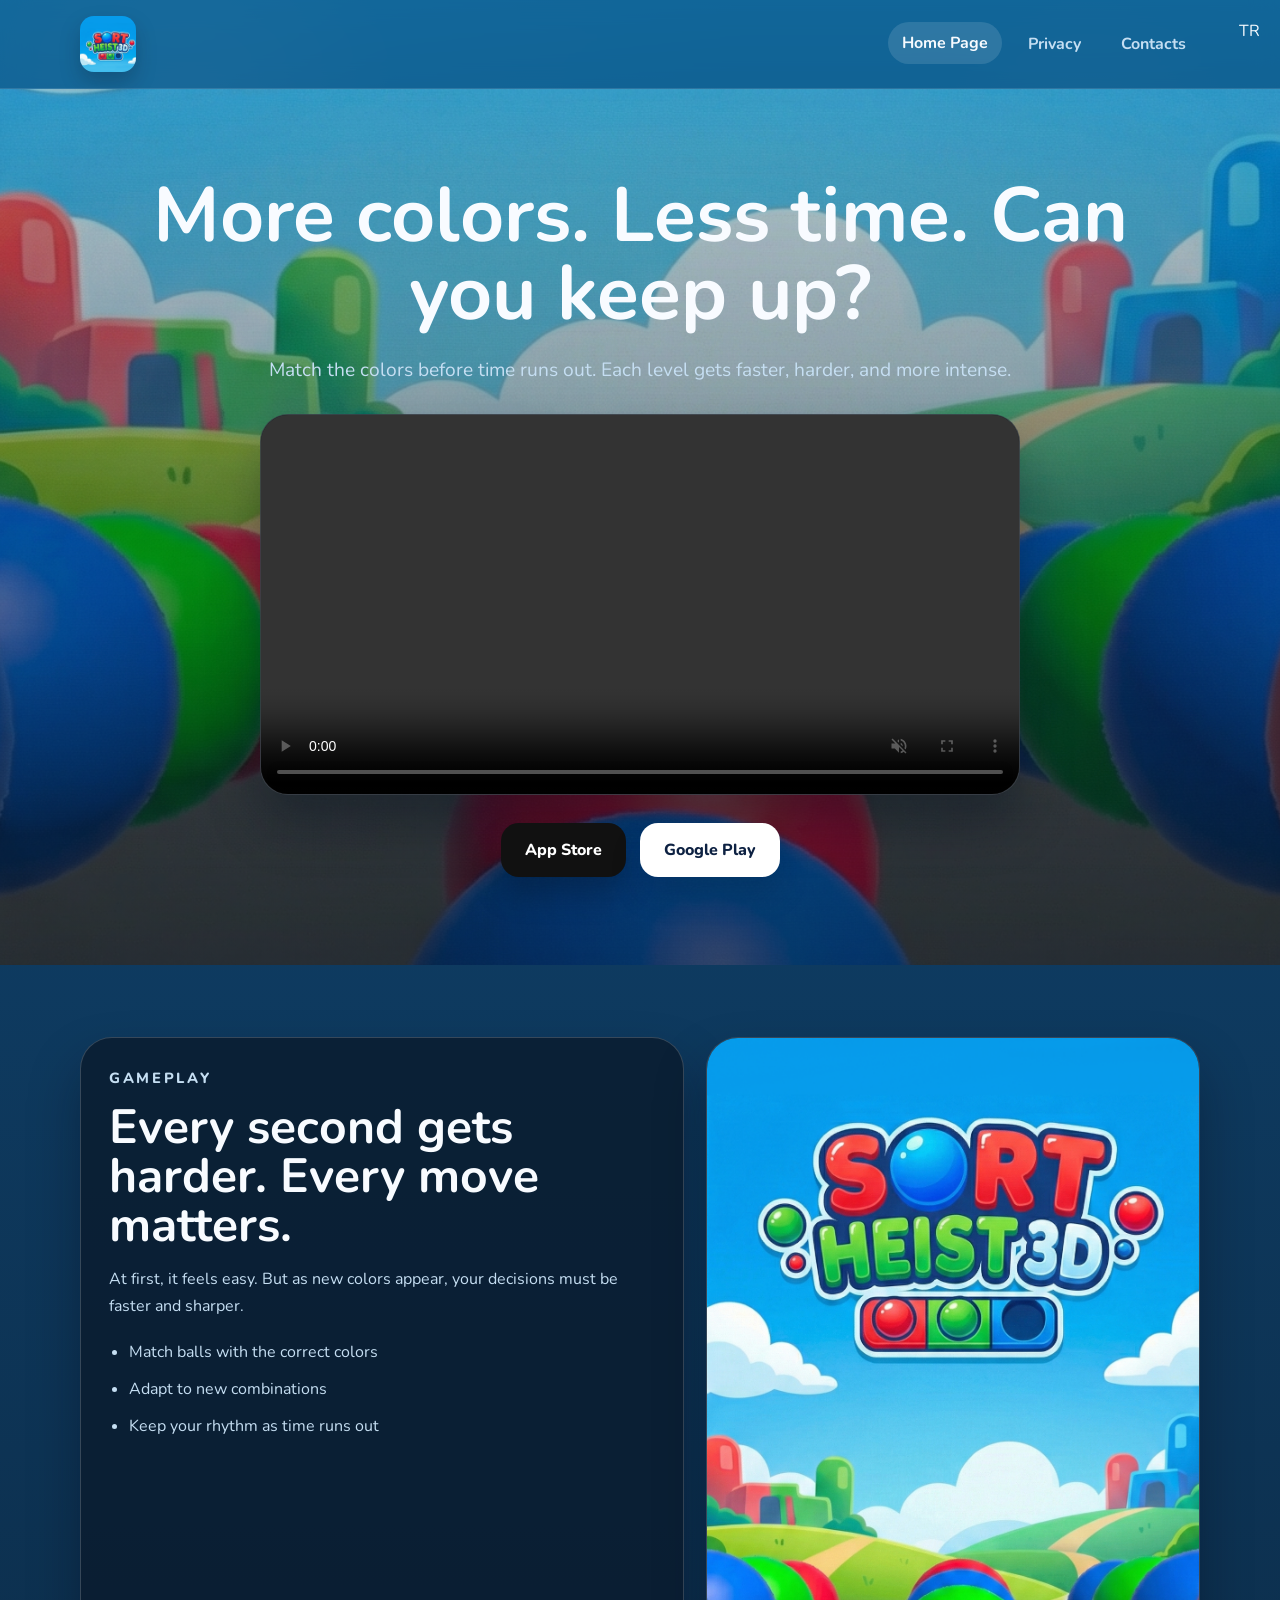
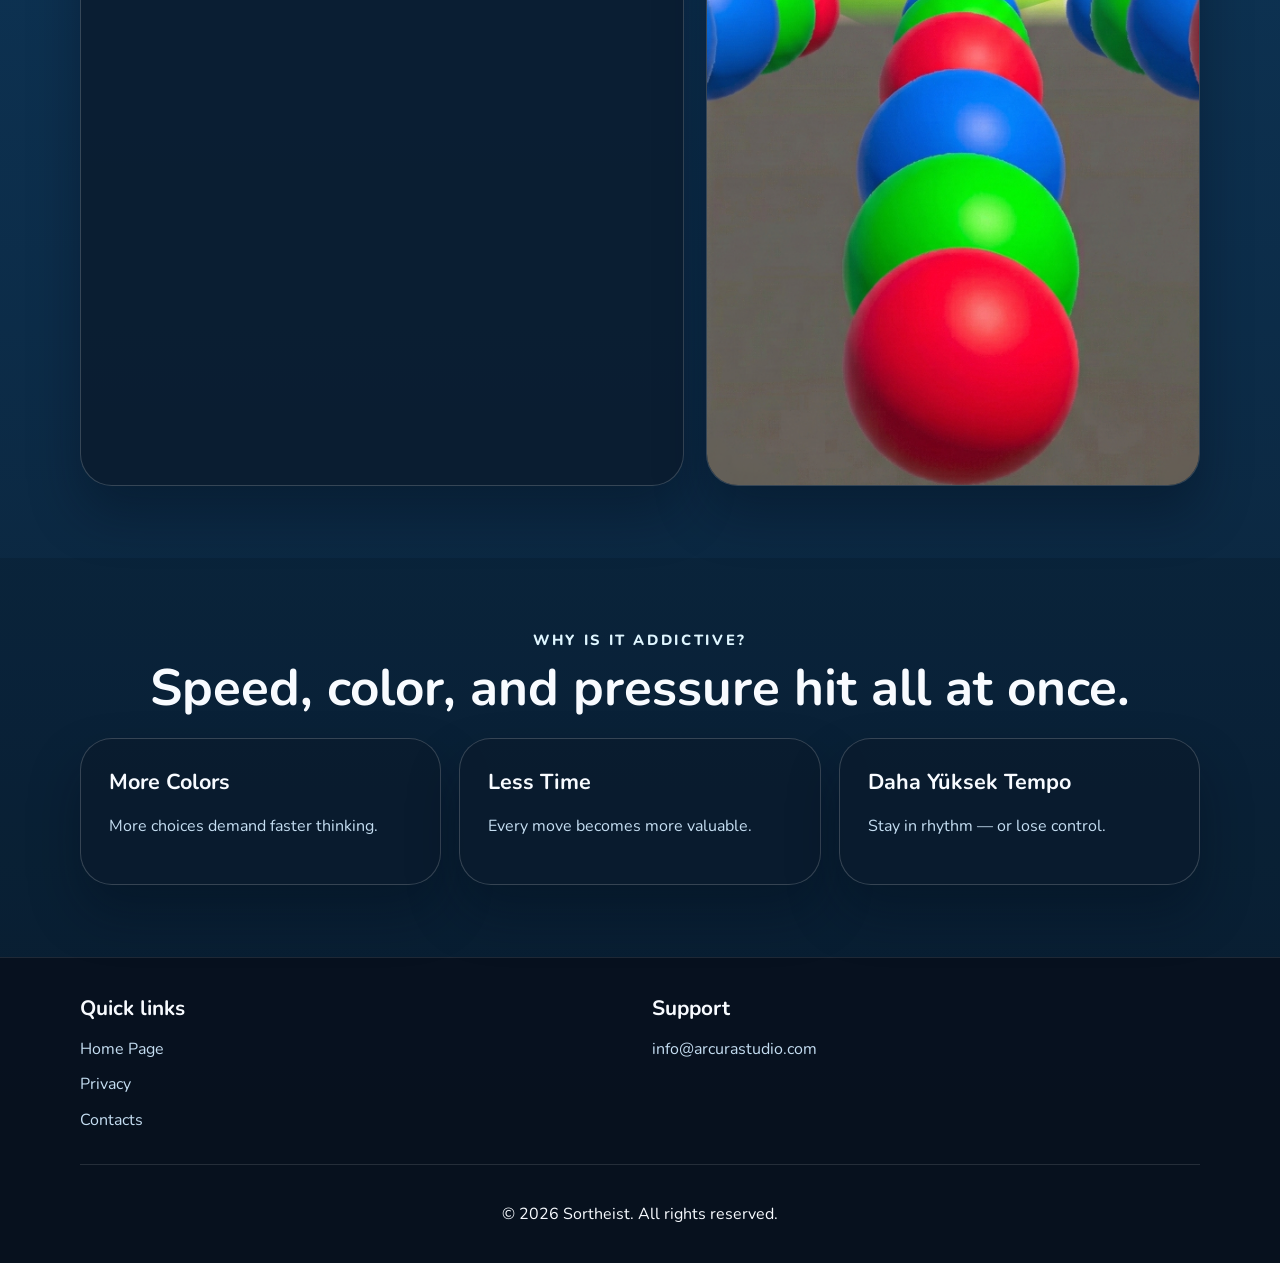
==== index.html @ 6cddc2a8 "Update index.html" ====
<!DOCTYPE html>
<html lang="tr">
<head>
  <meta charset="UTF-8">
  <meta name="viewport" content="width=device-width, initial-scale=1.0">
  <title>Sort Heist 3D | Sortheist Games</title>
  <meta
    name="description"
    content="Sort Heist 3D icin resmi oyun tanitimi, store baglantilari ve destek sayfalari."
  >
  <meta name="theme-color" content="#1293d8">
  <link rel="icon" type="image/png" href="assets/icon2014.png">
  <link rel="preconnect" href="https://fonts.googleapis.com">
  <link rel="preconnect" href="https://fonts.gstatic.com" crossorigin>
  <link
    href="https://fonts.googleapis.com/css2?family=Nunito:wght@400;600;700;800&display=swap"
    rel="stylesheet"
  >
  <link rel="stylesheet" href="style.css">
</head>
<body>
  <div class="site-bg"></div>
  <header class="site-header">
    <div class="container nav-shell">
      <div style="position:absolute; right:20px; top:20px;">
        <a href="/tr/">TR</a>
      </div>
      <a class="brand" href="index.html" aria-label="Sortheist Games Home Page">
        <img src="assets/icon2014.png" alt="Sortheist Games logo">
      </a>

      <button class="menu-toggle" type="button" aria-expanded="false" aria-controls="site-nav">
        Menu
      </button>

      <nav class="site-nav" id="site-nav">
        <a class="is-active" href="index.html">Home Page</a>
        <a href="privacy.html">Privacy</a>
    <!--    <a href="security.html">Security</a> -->
        <a href="contacts.html">Contacts</a>
      </nav>
    </div>
  </header>

  <main>
    <section class="hero hero-home">
      <div class="hero-backdrop"></div>
      <div class="container hero-content">
        <h1>More colors. Less time. Can you keep up?</h1>
        <p class="hero-copy">
          Match the colors before time runs out.
          Each level gets faster, harder, and more intense.
        </p>
        <div class="hero-media">
          <video
            class="hero-video"
            src="assets/sortheist3d.mp4"
            autoplay
            muted
            loop
            playsinline
            controls
            preload="metadata"
          ></video>
        </div>
        <div class="hero-actions">
          <a class="button button-dark" href="https://apps.apple.com" target="_blank" rel="noreferrer">App Store</a>
          <a class="button button-light" href="https://play.google.com/store" target="_blank" rel="noreferrer">Google Play</a>
        </div>
      </div>
    </section>

    <section class="section">
      <div class="container info-grid" id="oyun">
        <article class="card card-feature">        
          <p class="eyebrow">Gameplay</p>
          <h2>
            Every second gets harder. Every move matters.
          </h2>
          <p>
            At first, it feels easy.
            But as new colors appear, your decisions must be faster and sharper.
          </p>
          <ul class="bullet-list">
            <li>⁠Match balls with the correct colors</li>
            <li>⁠Adapt to new combinations</li>
            <li>⁠Keep your rhythm as time runs out</li>
          </ul>
        </article>

        <article class="card card-image">
          <img src="assets/mainmenu.png" alt="Sort Heist 3D ana menu gorseli">
        </article>
      </div>
    </section>

    <section class="section section-soft">
      <div class="container">
        <div class="section-heading">
          <p class="eyebrow">WHY IS IT ADDICTIVE?</p>
          <h2>Speed, color, and pressure hit all at once.
</h2>
        </div>

        <div class="three-up">
          <article class="card mini-card">
            <h3>More Colors</h3>
            <p>More choices demand faster thinking.

            </p>
          </article>
          <article class="card mini-card">
            <h3>Less Time</h3>
            <p>Every move becomes more valuable.

            </p>
          </article>
          <article class="card mini-card">
            <h3>Daha Yüksek Tempo</h3>
            <p>Stay in rhythm — or lose control.


            </p>
          </article>
        </div>
      </div>
    </section>
  </main>

  <footer class="site-footer">
    <div class="container footer-grid">
      <div>
        <h3>Quick links</h3>
        <a href="index.html">Home Page</a>
        <a href="privacy.html">Privacy</a>
     <!--   <a href="security.html">Security</a> -->
        <a href="contacts.html">Contacts</a>
      </div>

      <div>
        <h3>Support</h3>
        <a href="mailto:info@arcurastudio.com">info@arcurastudio.com</a>
      </div>
    </div>

    <div class="container footer-bottom">
      <p>&copy; <span id="year"></span> Sortheist. All rights reserved.</p>
    </div>
  </footer>

  <script src="script.js"></script>
</body>
</html>
---- style.css ----
:root {
  --bg: #0b1f31;
  --bg-deep: #11263a;
  --surface: rgba(10, 28, 46, 0.82);
  --surface-soft: rgba(255, 255, 255, 0.1);
  --line: rgba(255, 255, 255, 0.18);
  --text: #f8fbff;
  --muted: #c5def2;
  --blue: #2fb8ff;
  --blue-strong: #0f8ee0;
  --green: #38dc7a;
  --shadow: 0 28px 50px rgba(4, 12, 25, 0.35);
  --radius-xl: 32px;
  --radius-lg: 24px;
  --radius-md: 18px;
}

* {
  box-sizing: border-box;
}

html {
  scroll-behavior: smooth;
}

body {
  margin: 0;
  color: var(--text);
  background:
    radial-gradient(circle at top left, rgba(47, 184, 255, 0.28), transparent 24%),
    linear-gradient(180deg, #1293d8 0%, #0f416b 18%, #0a1e31 100%);
  font-family: "Nunito", "Segoe UI", sans-serif;
}

img {
  display: block;
  max-width: 100%;
}

a {
  color: inherit;
  text-decoration: none;
}

.site-bg {
  position: fixed;
  inset: 0;
  pointer-events: none;
  background:
    radial-gradient(circle at 15% 12%, rgba(255, 255, 255, 0.14), transparent 16%),
    radial-gradient(circle at 85% 18%, rgba(255, 255, 255, 0.1), transparent 14%);
  opacity: 0.8;
}

.container {
  width: min(1120px, calc(100% - 32px));
  margin: 0 auto;
}

.site-header {
  position: sticky;
  top: 0;
  z-index: 20;
  backdrop-filter: blur(14px);
  background: rgba(18, 87, 132, 0.74);
  border-bottom: 1px solid rgba(255, 255, 255, 0.12);
}

.nav-shell {
  display: flex;
  align-items: center;
  justify-content: space-between;
  gap: 18px;
  min-height: 88px;
}

.brand {
  display: inline-flex;
  align-items: center;
  gap: 14px;
  font-weight: 800;
  font-size: 1.9rem;
}

.brand img {
  width: 56px;
  height: 56px;
  object-fit: cover;
  border-radius: 14px;
  box-shadow: 0 10px 20px rgba(6, 23, 39, 0.25);
}

.site-nav {
  display: flex;
  align-items: center;
  gap: 12px;
}

.site-nav a {
  padding: 10px 14px;
  border-radius: 999px;
  color: var(--muted);
  font-weight: 700;
  transition: background 160ms ease, color 160ms ease, transform 160ms ease;
}

.site-nav a:hover,
.site-nav a.is-active {
  color: var(--text);
  background: rgba(255, 255, 255, 0.12);
  transform: translateY(-1px);
}

.menu-toggle {
  display: none;
  padding: 12px 14px;
  border: 0;
  border-radius: 14px;
  background: rgba(255, 255, 255, 0.12);
  color: var(--text);
  font: inherit;
  font-weight: 800;
}

.hero {
  position: relative;
  overflow: hidden;
}

.hero-home {
  min-height: 76vh;
  display: grid;
  place-items: center;
}

.hero-page {
  min-height: 42vh;
  display: grid;
  place-items: center;
}

.hero-backdrop {
  position: absolute;
  inset: 0;
  background:
    linear-gradient(180deg, rgba(9, 34, 55, 0.24) 0%, rgba(8, 20, 31, 0.68) 100%),
    url("assets/mainmenu.png") center/cover no-repeat;
  filter: saturate(1.05);
  transform: scale(1.02);
}

.hero-page .hero-backdrop {
  opacity: 0.58;
}

.hero-content {
  position: relative;
  z-index: 1;
  padding: 88px 0;
  text-align: center;
}

.hero-content h1,
.section-heading h2,
.card-feature h2,
.studio-copy h2,
.page-copy h2 {
  margin: 0;
  font-size: clamp(2.5rem, 6vw, 4.8rem);
  line-height: 1.02;
}

.hero-copy,
.card p,
.page-copy p,
.footer-grid p,
.footer-grid a,
.bullet-list,
.meta-list {
  color: var(--muted);
  line-height: 1.7;
}

.hero-copy {
  width: min(760px, 100%);
  margin: 20px auto 0;
  font-size: 1.2rem;
}

.hero-media {
  width: min(760px, 100%);
  margin: 28px auto 0;
}

.hero-video {
  display: block;
  width: 100%;
  border: 1px solid var(--line);
  border-radius: 28px;
  background: rgba(5, 12, 22, 0.85);
  box-shadow: var(--shadow);
}

.eyebrow {
  margin: 0 0 12px;
  color: #dff6ff;
  font-size: 0.92rem;
  font-weight: 800;
  letter-spacing: 0.18em;
  text-transform: uppercase;
}

.hero-actions,
.button-row {
  display: flex;
  justify-content: center;
  flex-wrap: wrap;
  gap: 14px;
  margin-top: 28px;
}

.button {
  display: inline-flex;
  align-items: center;
  justify-content: center;
  min-height: 54px;
  padding: 0 24px;
  border-radius: 18px;
  font-weight: 800;
  transition: transform 160ms ease, box-shadow 160ms ease, background 160ms ease;
}

.button:hover,
.text-link:hover {
  transform: translateY(-2px);
}

.button-dark {
  background: #111;
  color: #fff;
  box-shadow: 0 18px 30px rgba(0, 0, 0, 0.24);
}

.button-light {
  background: #fff;
  color: #0d2142;
  box-shadow: 0 18px 30px rgba(6, 25, 42, 0.18);
}

.button-outline {
  background: rgba(255, 255, 255, 0.08);
  border: 1px solid var(--line);
}

.section {
  padding: 72px 0;
}

.section-soft {
  background: rgba(5, 15, 26, 0.18);
}

.section-heading {
  margin-bottom: 24px;
  text-align: center;
}

.section-heading h2 {
  font-size: clamp(2rem, 5vw, 3.2rem);
}

.info-grid,
.promo-grid,
.split-grid,
.contact-grid {
  display: grid;
  gap: 22px;
}

.info-grid {
  grid-template-columns: 1.1fr 0.9fr;
}

.contact-grid {
  grid-template-columns: repeat(3, minmax(0, 1fr));
}

.split-grid {
  grid-template-columns: 0.9fr 1.1fr;
}

.three-up {
  display: grid;
  grid-template-columns: repeat(3, minmax(0, 1fr));
  gap: 18px;
}

.card {
  background: var(--surface);
  border: 1px solid var(--line);
  border-radius: var(--radius-xl);
  box-shadow: var(--shadow);
}

.card-feature,
.mini-card,
.page-copy,
.contact-card {
  padding: 28px;
}

.card-feature h2,
.studio-copy h2,
.page-copy h2 {
  font-size: clamp(2rem, 5vw, 3rem);
  margin-bottom: 16px;
}

.card-image {
  overflow: hidden;
  min-height: 100%;
}

.card-image img {
  width: 100%;
  height: 100%;
  object-fit: cover;
}

.bullet-list,
.meta-list {
  margin: 18px 0 0;
  padding-left: 20px;
}

.bullet-list li + li,
.meta-list li + li {
  margin-top: 10px;
}

.mini-card h3,
.contact-card h3 {
  margin: 0 0 10px;
  font-size: 1.35rem;
}

.studio-card {
  display: grid;
  grid-template-columns: 1fr auto;
  gap: 20px;
  align-items: center;
  padding: 28px;
}

.studio-logo img {
  width: 180px;
  border-radius: 28px;
  box-shadow: 0 22px 34px rgba(2, 12, 22, 0.28);
}

.text-link {
  display: inline-flex;
  margin-top: 18px;
  color: #fff;
  font-weight: 800;
}

.page-stack {
  display: grid;
  gap: 20px;
}

.site-footer {
  padding: 36px 0 22px;
  background: rgba(7, 15, 28, 0.88);
  border-top: 1px solid rgba(255, 255, 255, 0.1);
}

.footer-grid {
  display: grid;
  grid-template-columns: 1fr 1fr;
  gap: 24px;
}

.footer-grid h3 {
  margin-top: 0;
  margin-bottom: 14px;
  font-size: 1.3rem;
}

.footer-grid a {
  display: block;
  margin-bottom: 8px;
}

.footer-bottom {
  margin-top: 22px;
  padding-top: 22px;
  border-top: 1px solid rgba(255, 255, 255, 0.12);
  text-align: center;
}

@media (max-width: 960px) {
  .info-grid,
  .split-grid,
  .three-up,
  .contact-grid,
  .footer-grid,
  .studio-card {
    grid-template-columns: 1fr;
  }

  .studio-logo {
    justify-self: start;
  }
}

@media (max-width: 760px) {
  .container {
    width: min(100% - 20px, 1120px);
  }

  .nav-shell {
    min-height: 78px;
    flex-wrap: wrap;
    padding: 14px 0;
  }

  .brand {
    font-size: 1.35rem;
  }

  .brand img {
    width: 48px;
    height: 48px;
  }

  .menu-toggle {
    display: inline-flex;
  }

  .site-nav {
    display: none;
    width: 100%;
    flex-direction: column;
    align-items: stretch;
    padding-bottom: 8px;
  }

  .site-nav.is-open {
    display: flex;
  }

  .site-nav a {
    width: 100%;
    text-align: center;
  }

  .hero-home {
    min-height: 68vh;
  }

  .hero-content {
    padding: 74px 0 60px;
  }

  .hero-content h1,
  .section-heading h2,
  .card-feature h2,
  .studio-copy h2,
  .page-copy h2 {
    font-size: clamp(2.2rem, 10vw, 3.2rem);
  }

  .hero-copy {
    font-size: 1.05rem;
  }

  .hero-media {
    margin-top: 22px;
  }

  .button,
  .button-row .button {
    width: 100%;
  }

  .section {
    padding: 58px 0;
  }

  .card,
  .card-feature,
  .mini-card,
  .page-copy,
  .contact-card {
    border-radius: 24px;
  }
}
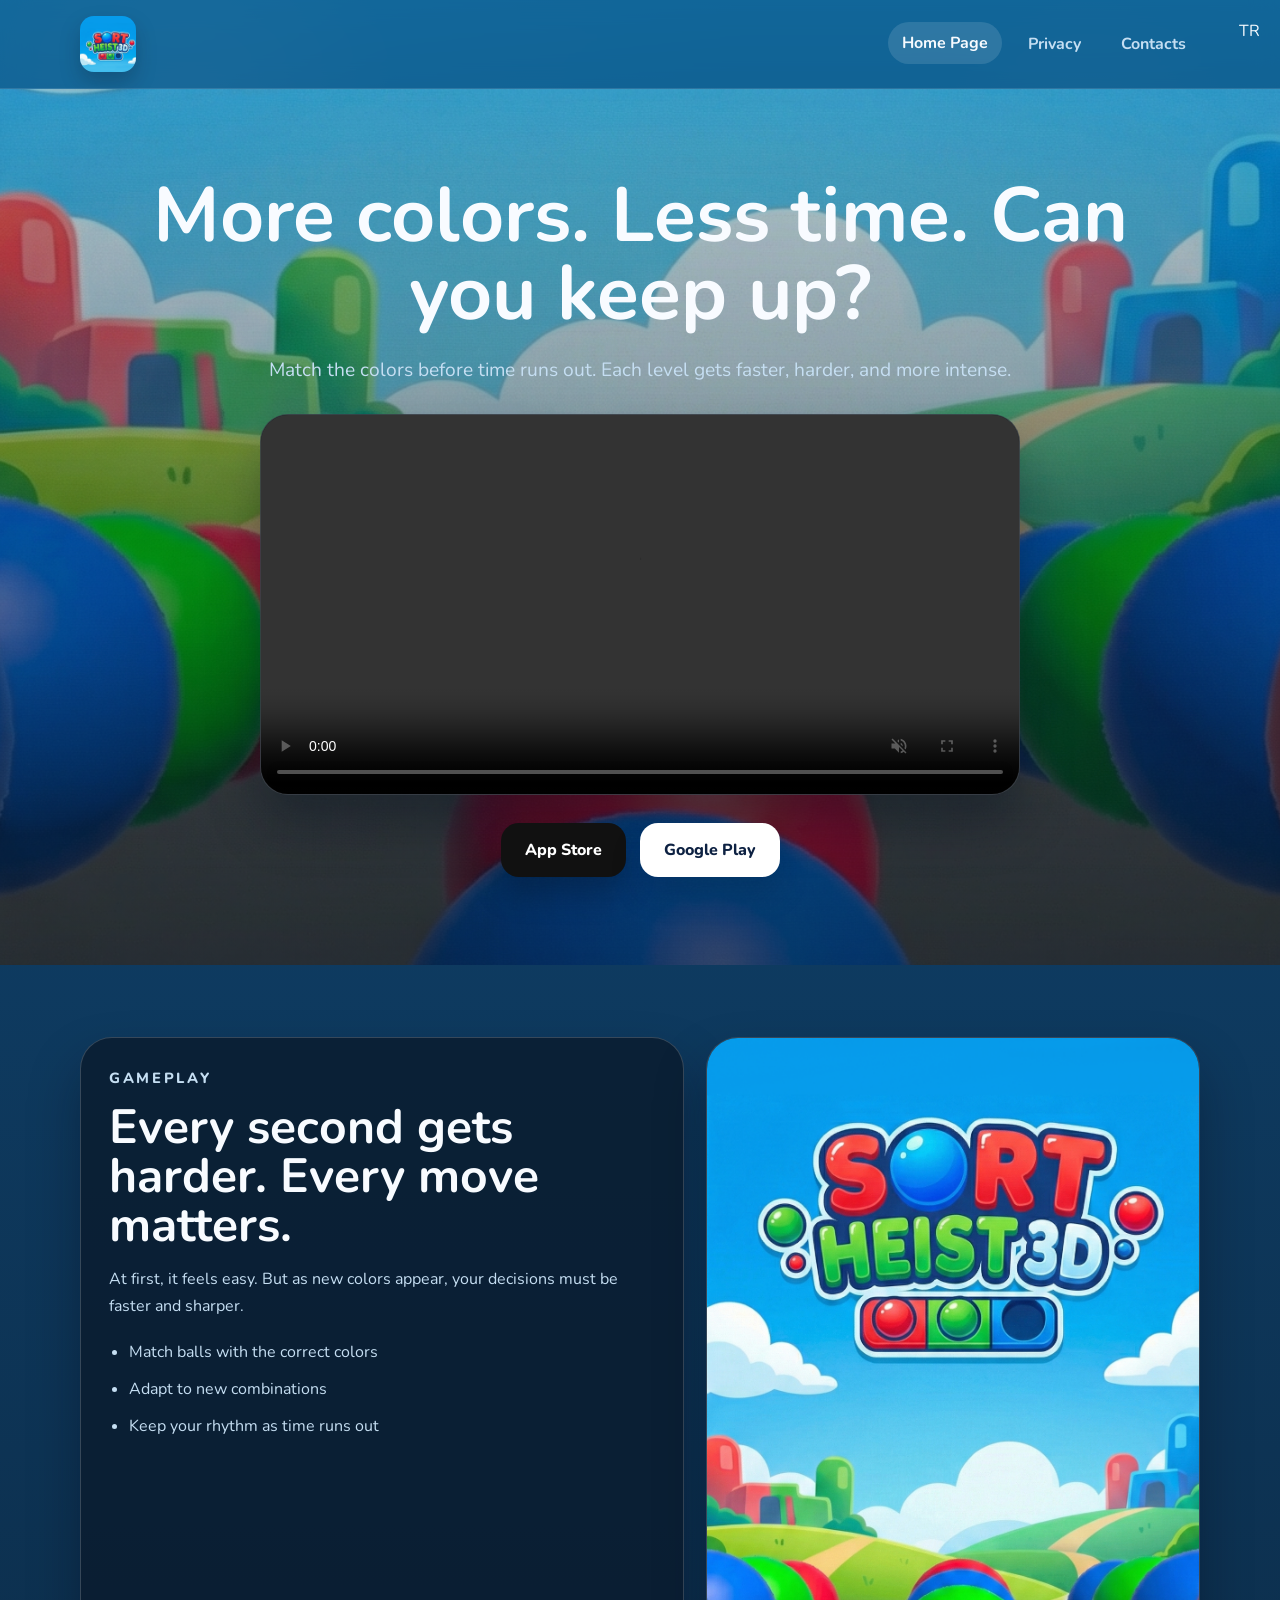
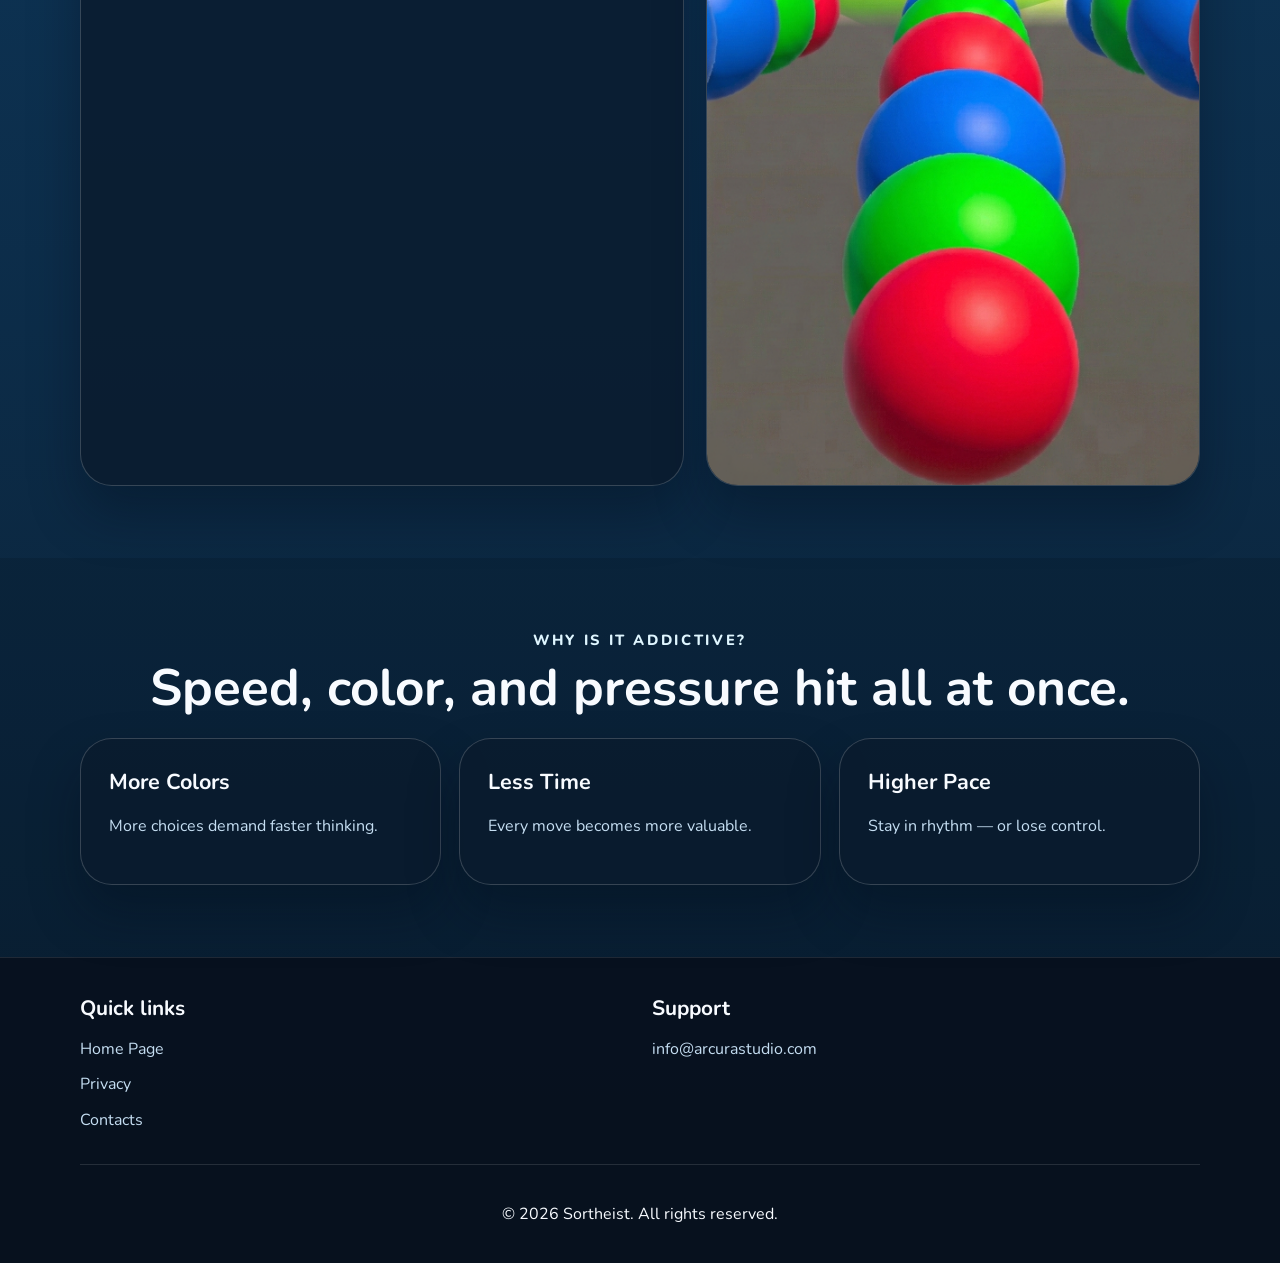
==== commit a5157727: "Update index.html" ====
--- a/index.html
+++ b/index.html
@@ -106,20 +106,16 @@
           <article class="card mini-card">
             <h3>More Colors</h3>
             <p>More choices demand faster thinking.
-
             </p>
           </article>
           <article class="card mini-card">
             <h3>Less Time</h3>
             <p>Every move becomes more valuable.
-
             </p>
           </article>
           <article class="card mini-card">
-            <h3>Daha Yüksek Tempo</h3>
+            <h3>Higher Pace</h3>
             <p>Stay in rhythm — or lose control.
-
-
             </p>
           </article>
         </div>
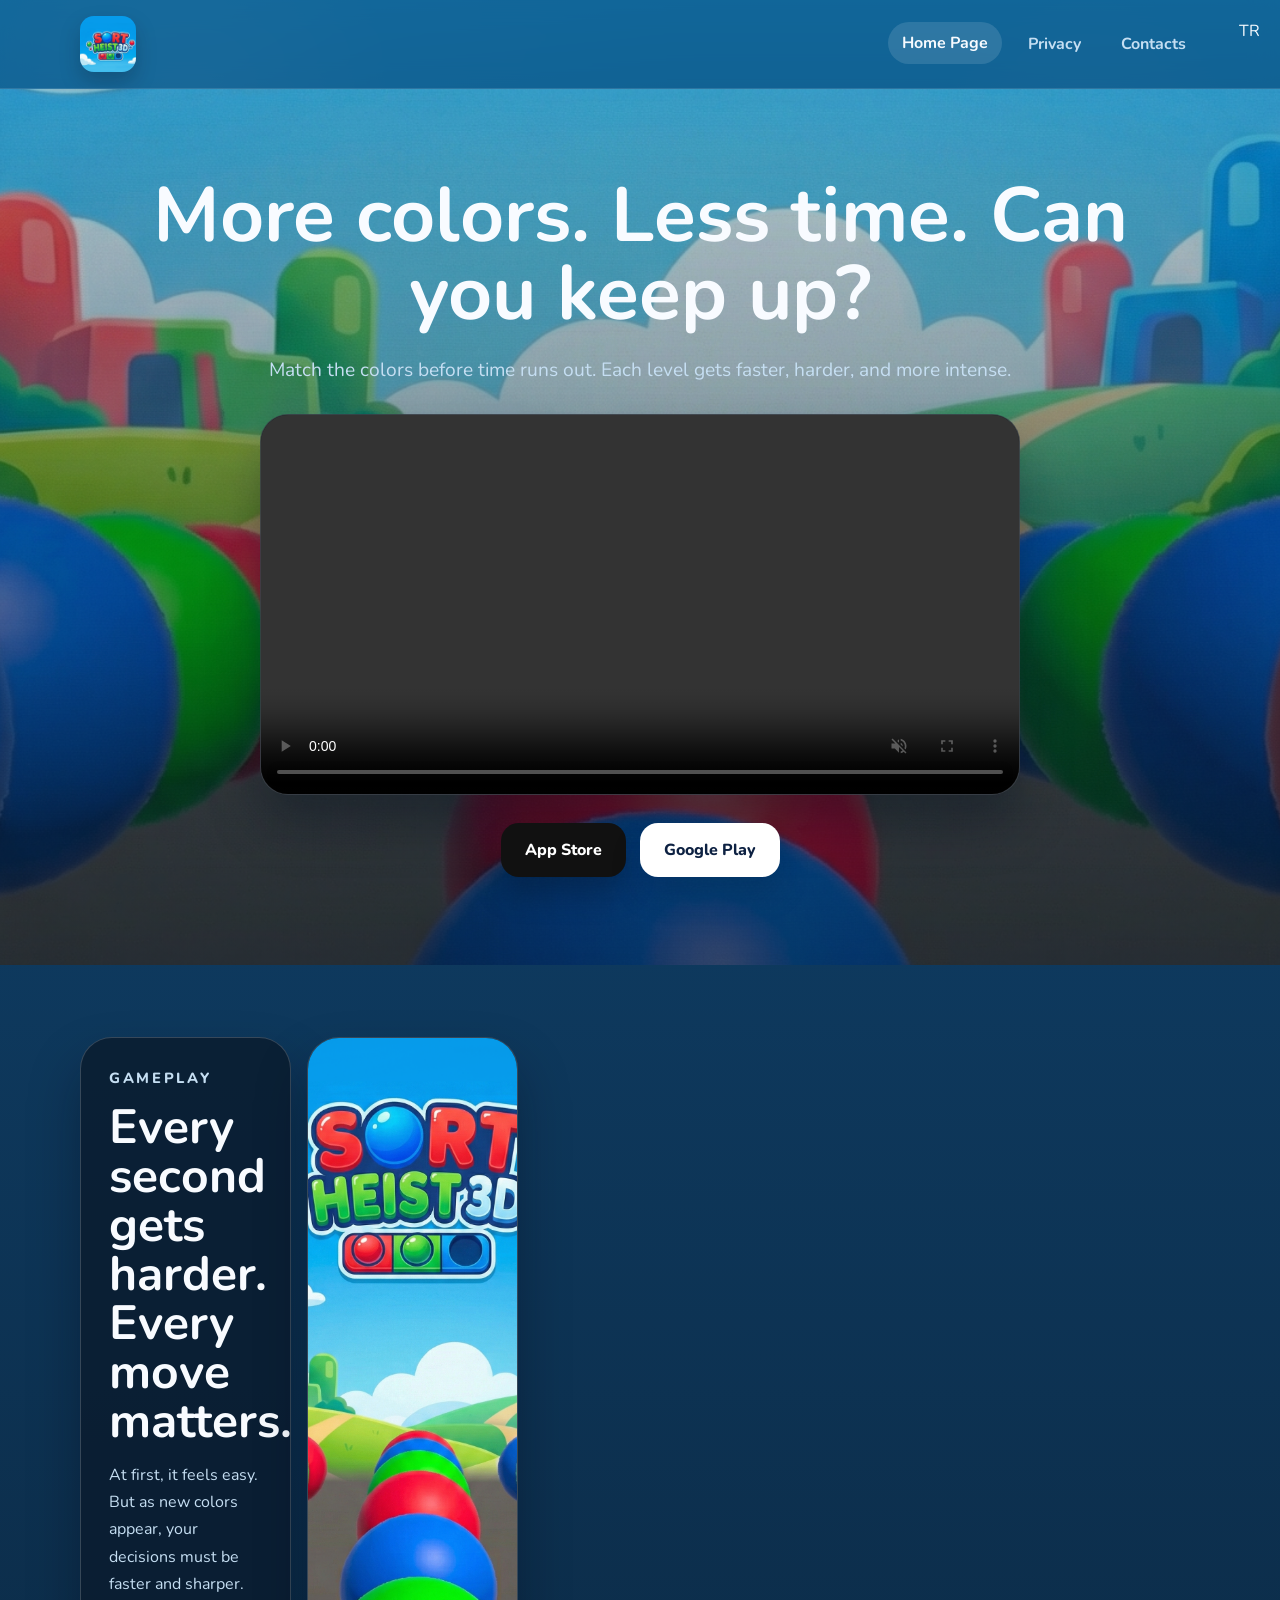
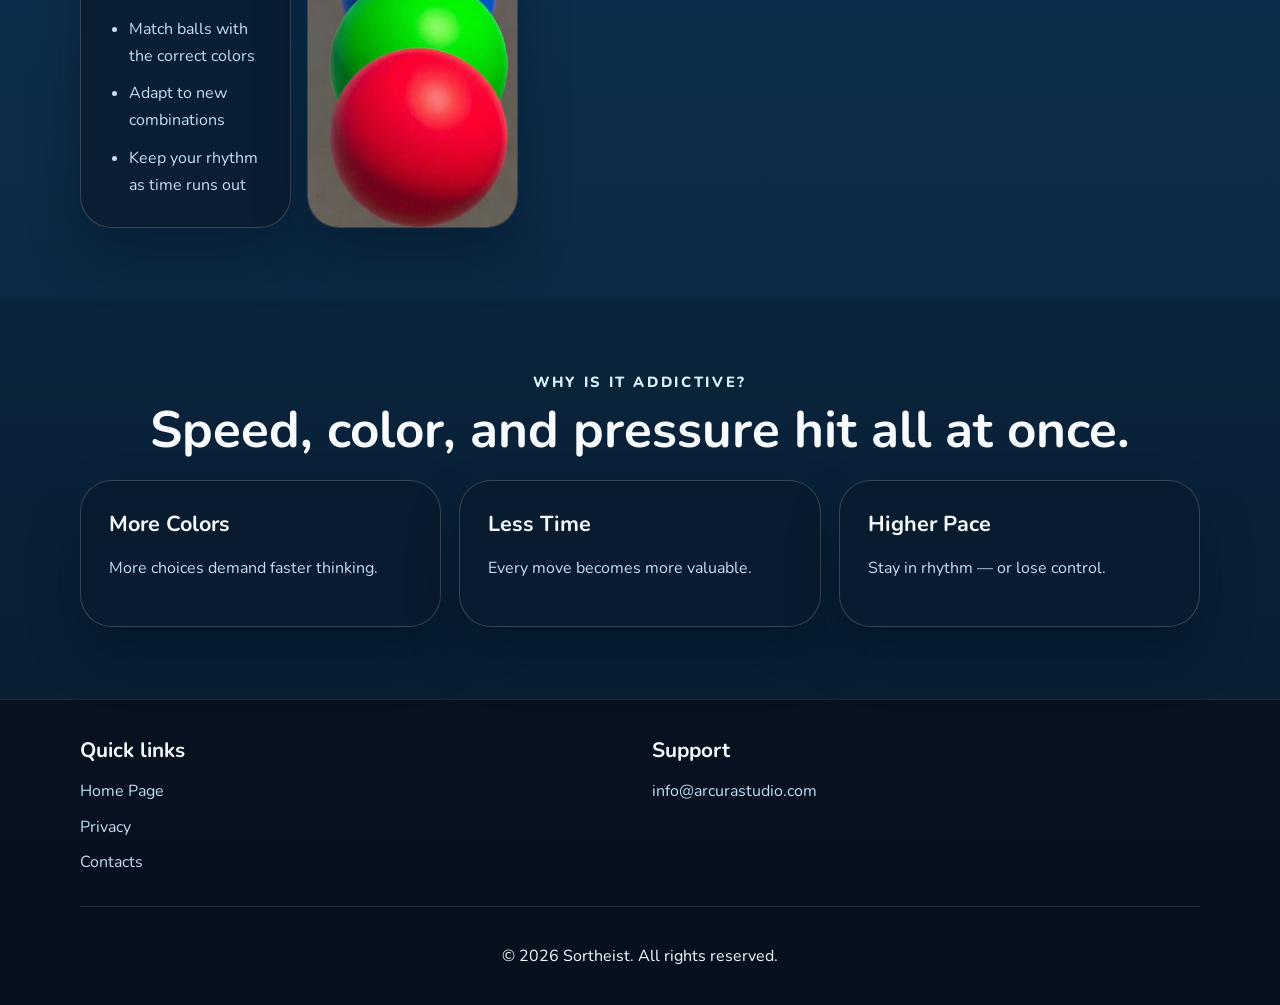
==== commit 1cc763f9: "Update index.html" ====
--- a/index.html
+++ b/index.html
@@ -71,7 +71,7 @@
     </section>
 
     <section class="section">
-      <div class="container info-grid" id="oyun">
+      <div class="container info-grid2" id="oyun">
         <article class="card card-feature">        
           <p class="eyebrow">Gameplay</p>
           <h2>
--- a/style.css
+++ b/style.css
@@ -269,6 +269,21 @@
   font-size: clamp(2rem, 5vw, 3.2rem);
 }
 
+.info-grid2,
+.card-image img2,
+
+.info-grid2 {
+  display: grid;
+  grid-template-columns: repeat(auto-fill, minmax(200px, 1fr));
+  gap: 16px;
+}
+
+.card-image img2 {
+  width: 100%;
+  height: auto;
+  display: block;
+}
+
 .info-grid,
 .promo-grid,
 .split-grid,
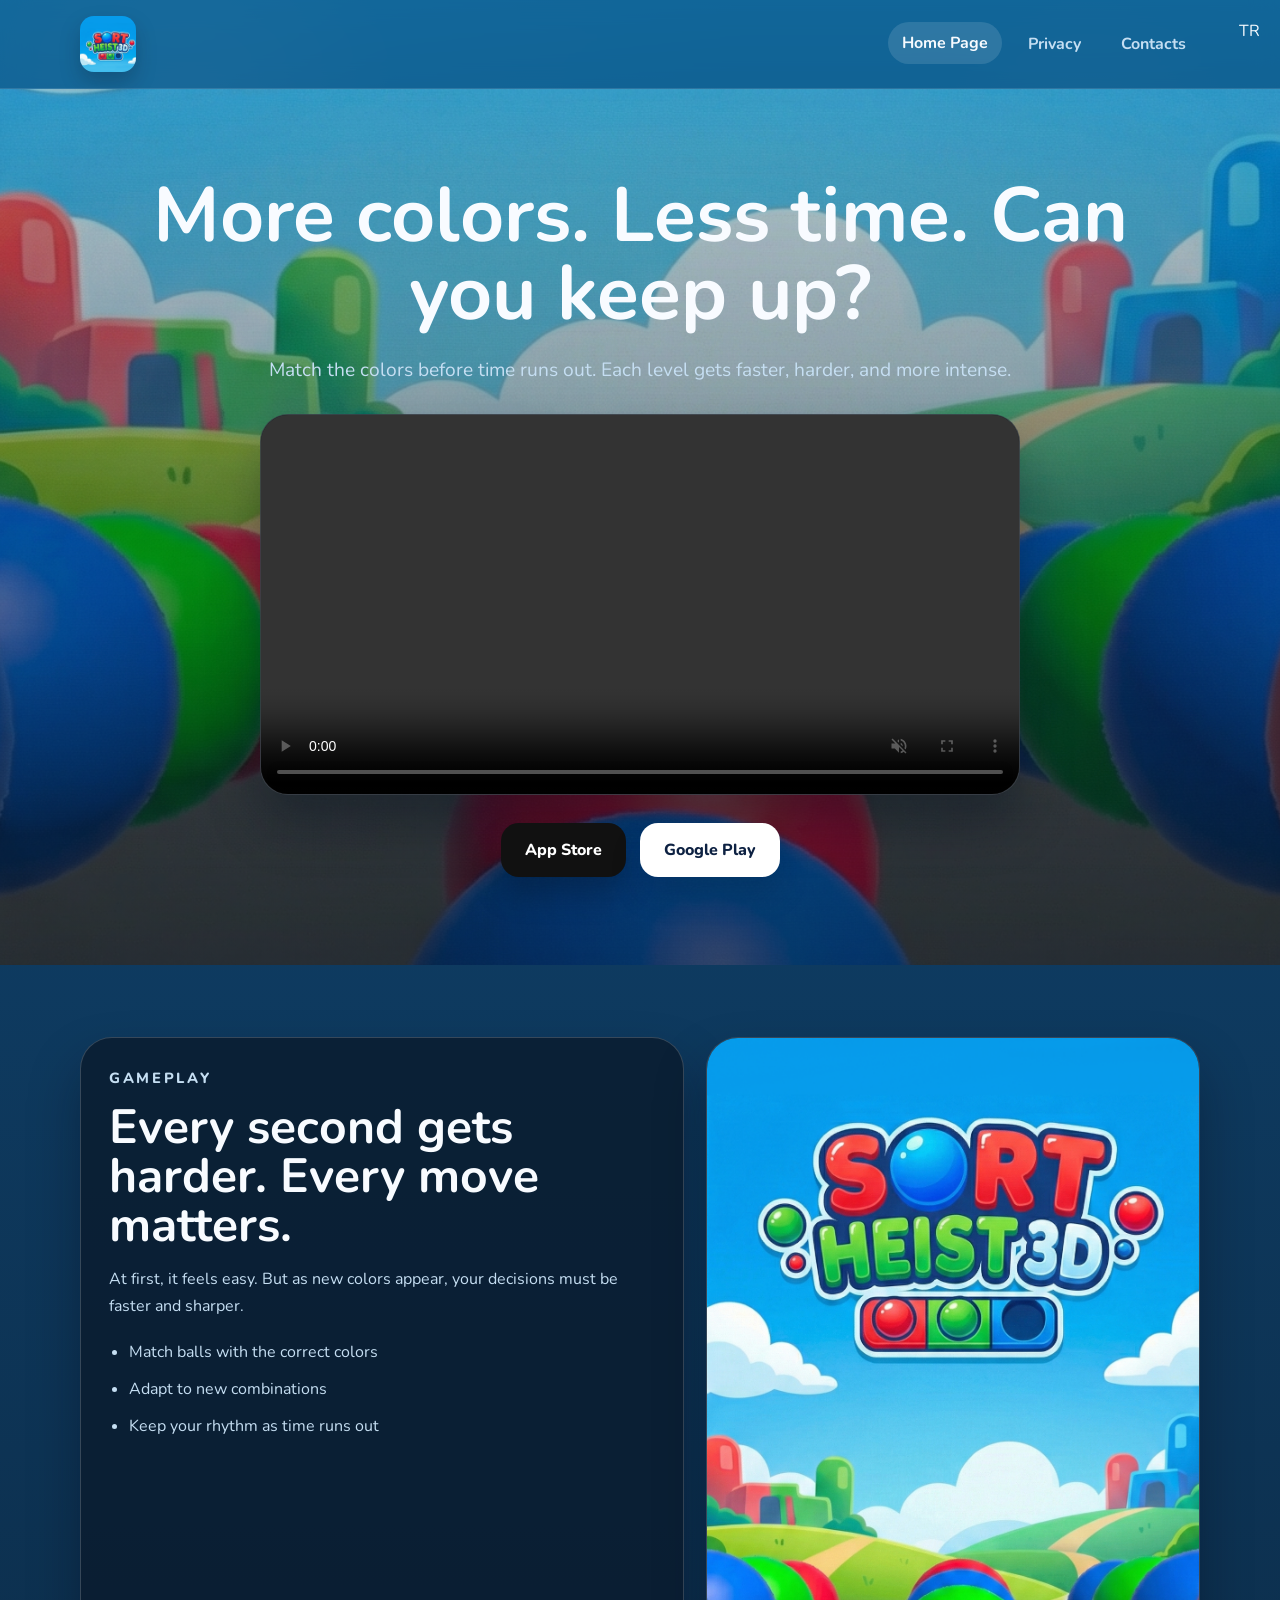
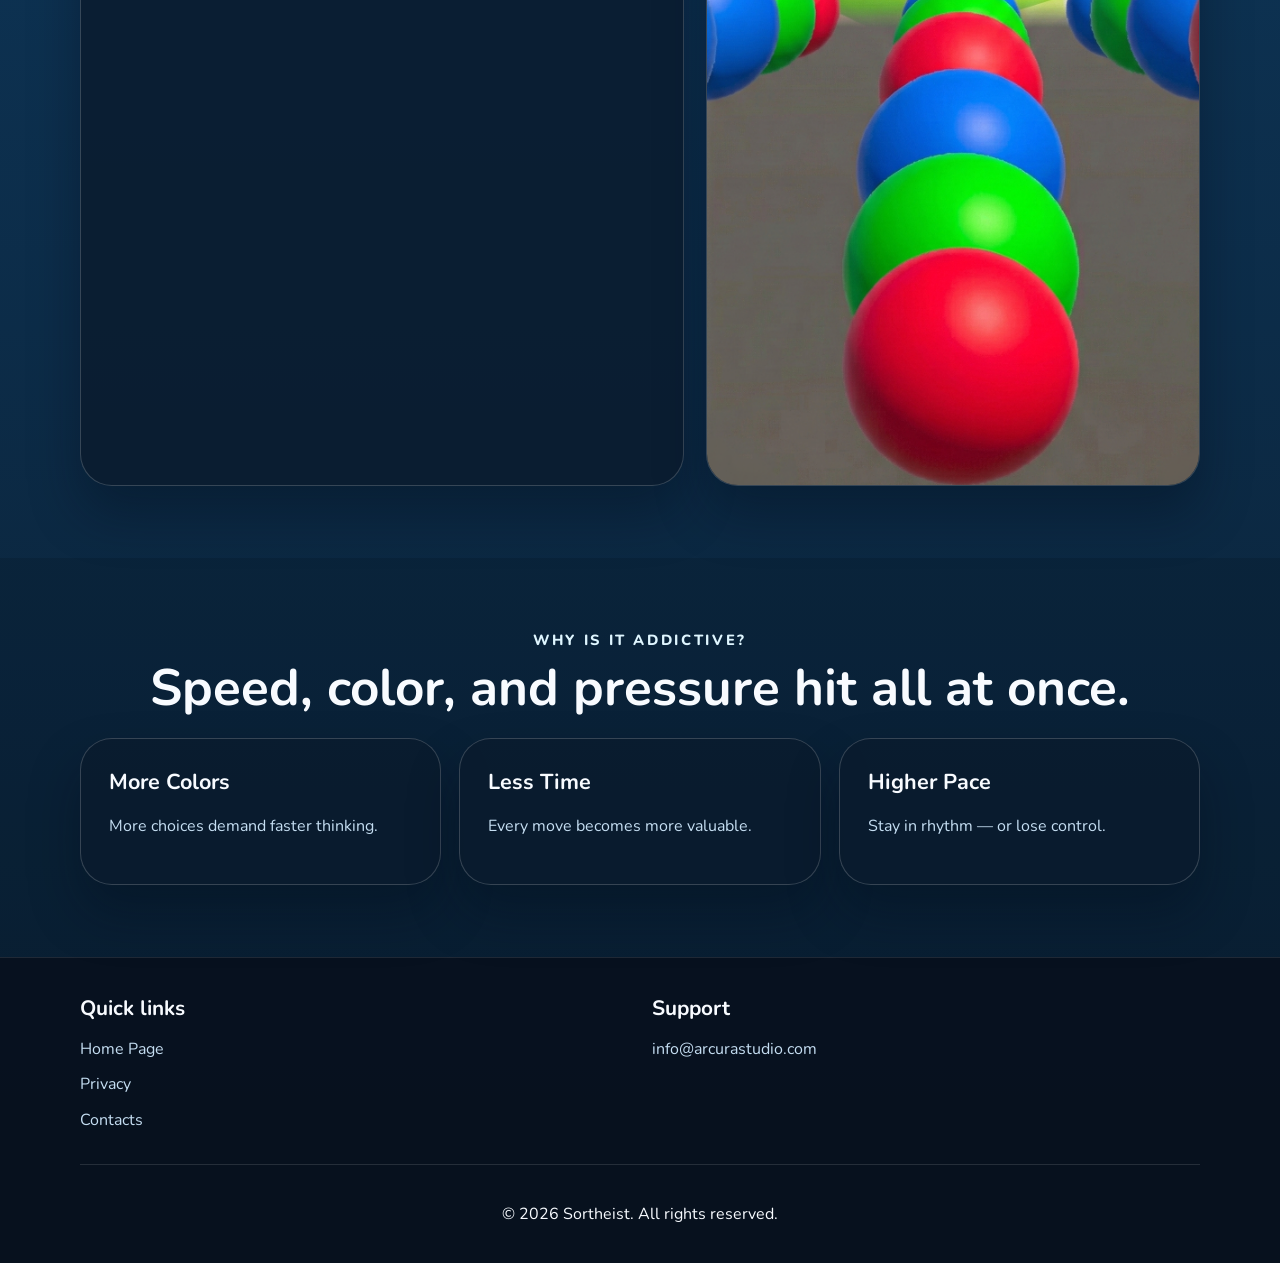
==== commit a324e140: "Update index.html" ====
--- a/index.html
+++ b/index.html
@@ -71,7 +71,7 @@
     </section>
 
     <section class="section">
-      <div class="container info-grid2" id="oyun">
+      <div class="container info-grid" id="oyun">
         <article class="card card-feature">        
           <p class="eyebrow">Gameplay</p>
           <h2>
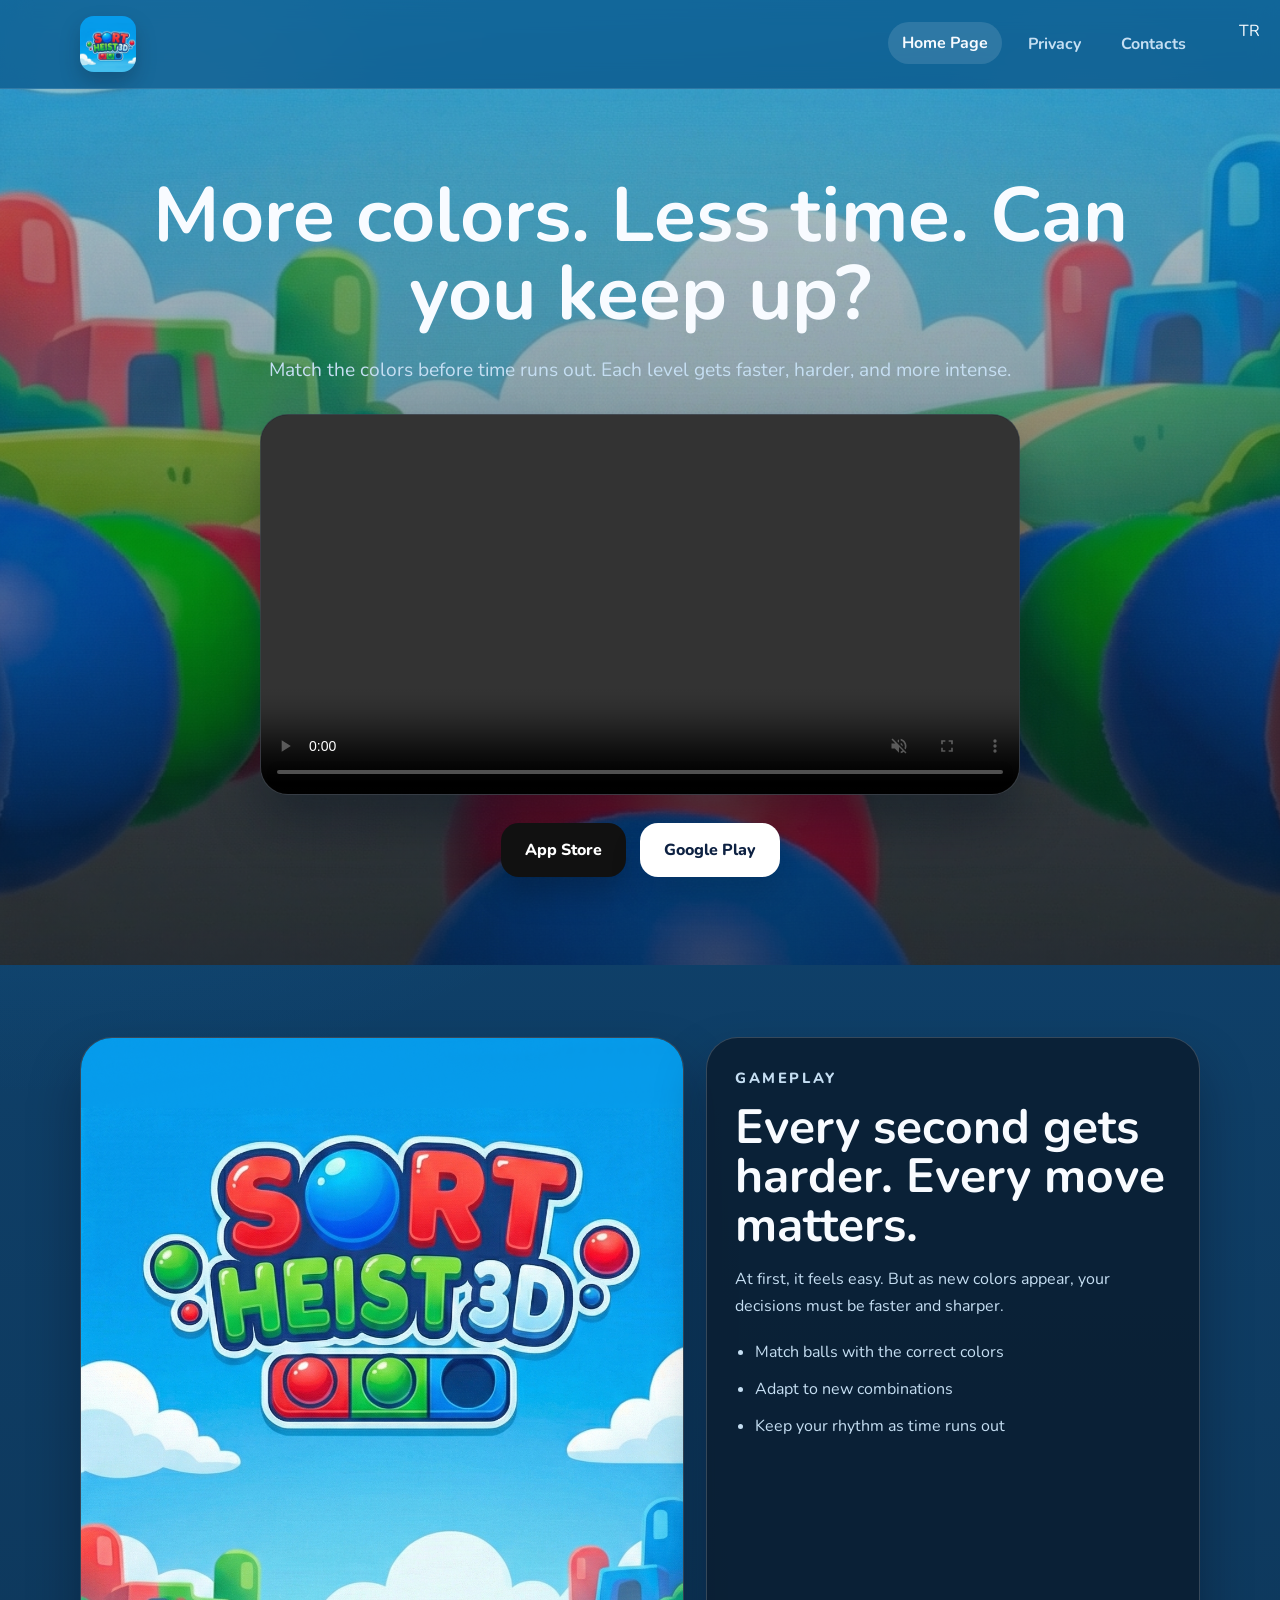
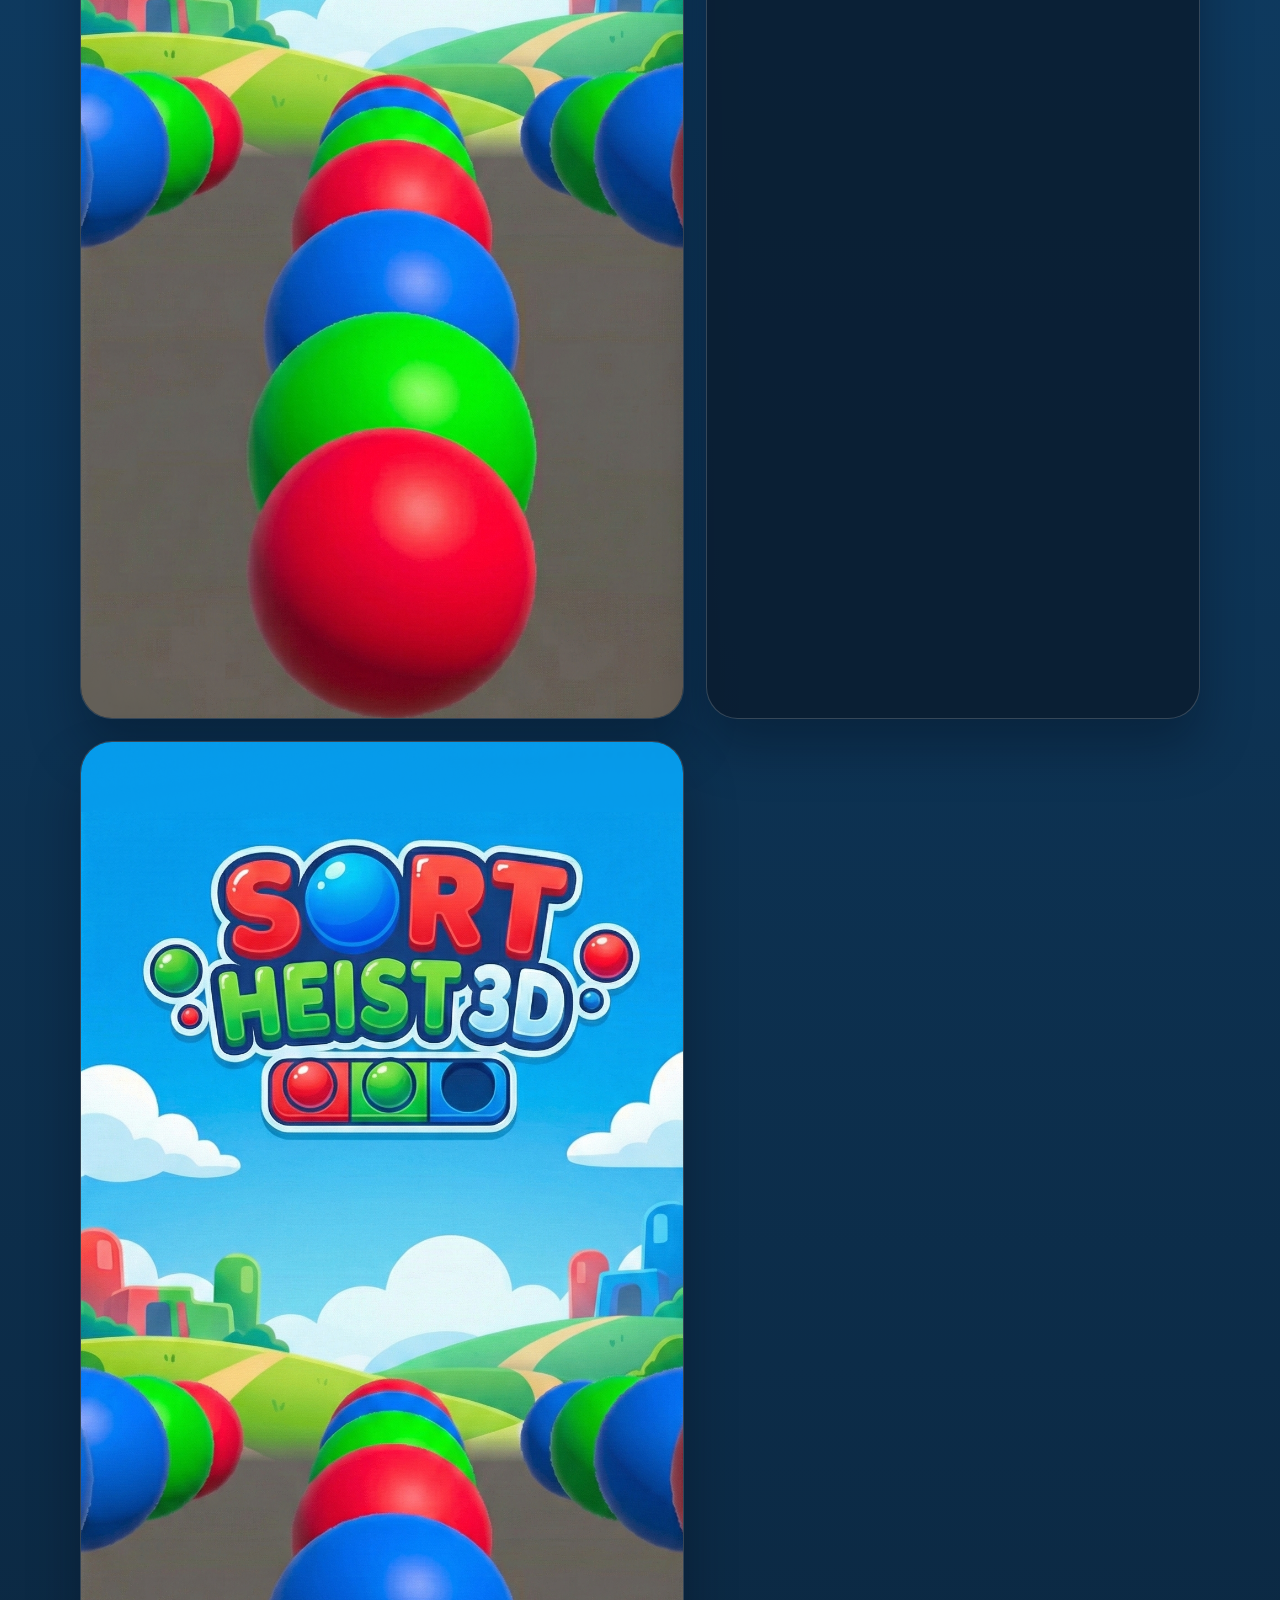
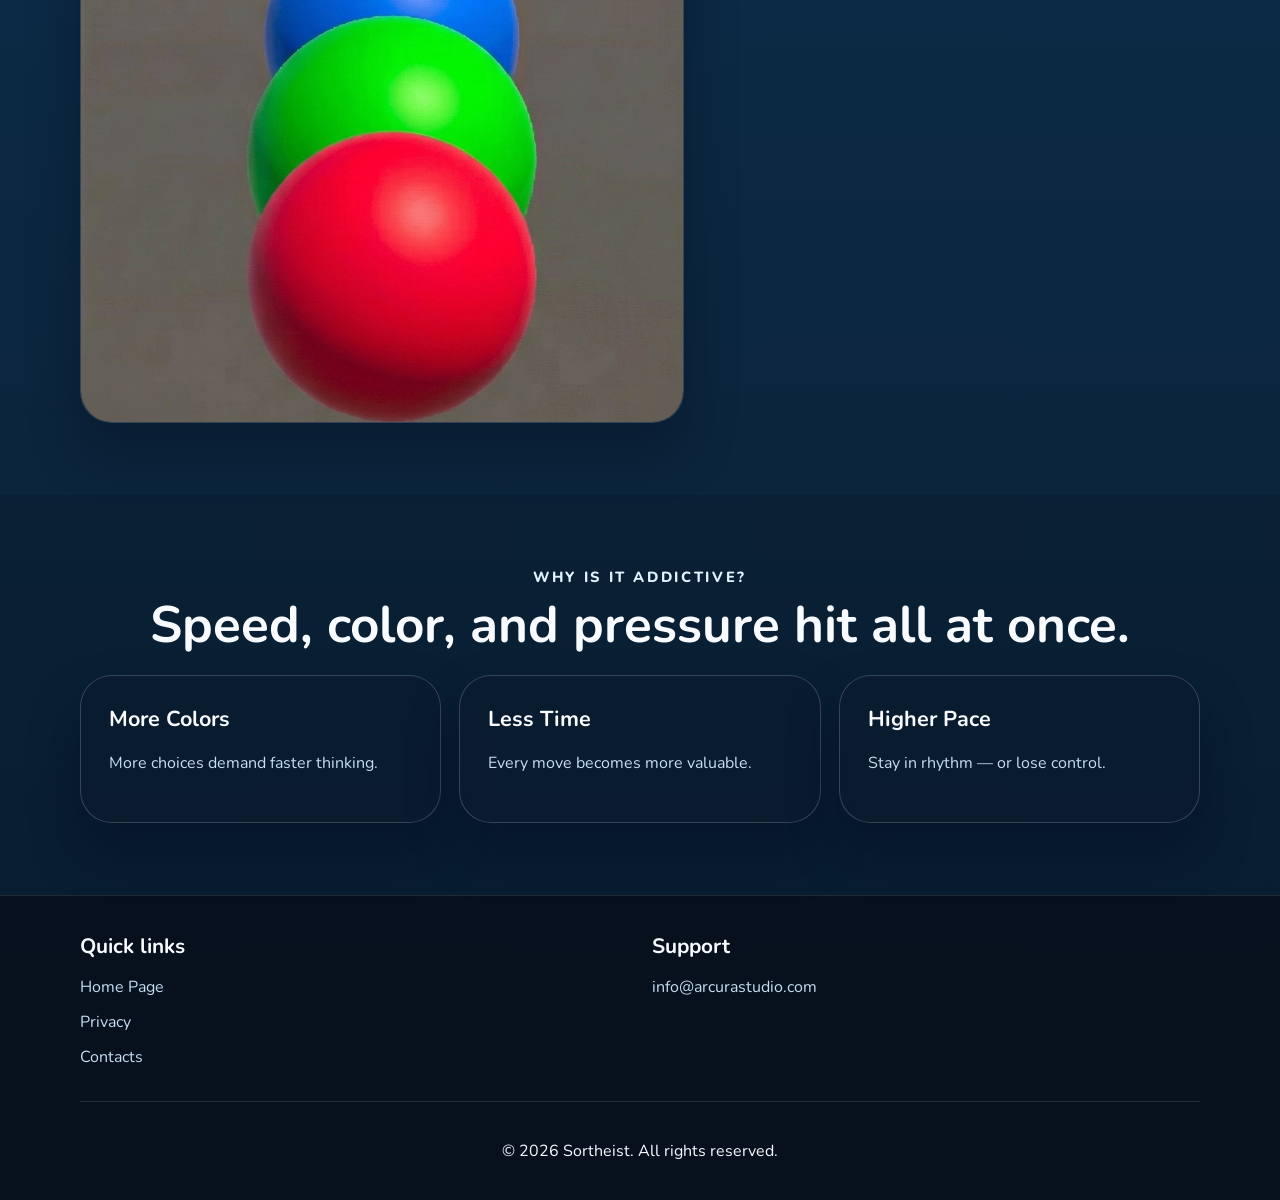
==== commit 5e0503ba: "Add main menu image to the index.html" ====
--- a/index.html
+++ b/index.html
@@ -72,6 +72,10 @@
 
     <section class="section">
       <div class="container info-grid" id="oyun">
+        <article class="card card-image">
+          <img src="assets/mainmenu.png" alt="Sort Heist 3D ana menu gorseli">
+        </article>
+        
         <article class="card card-feature">        
           <p class="eyebrow">Gameplay</p>
           <h2>
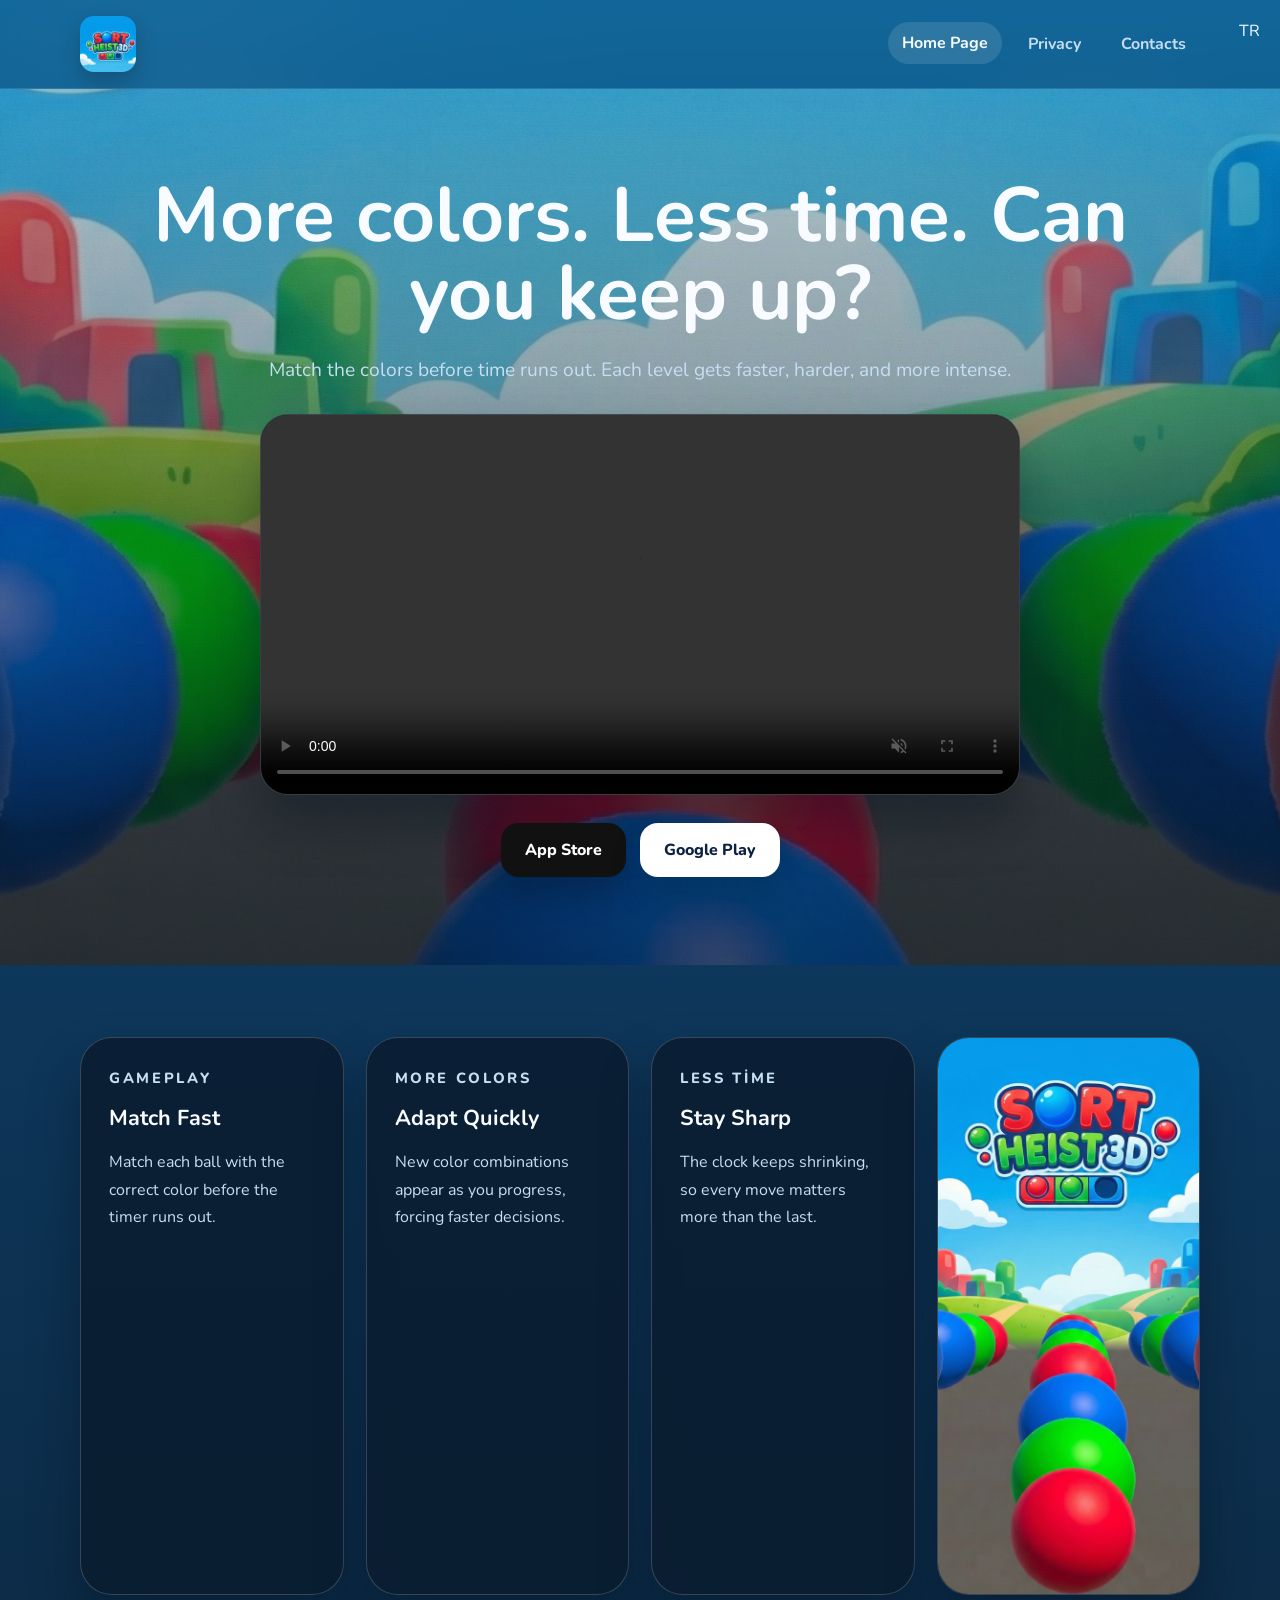
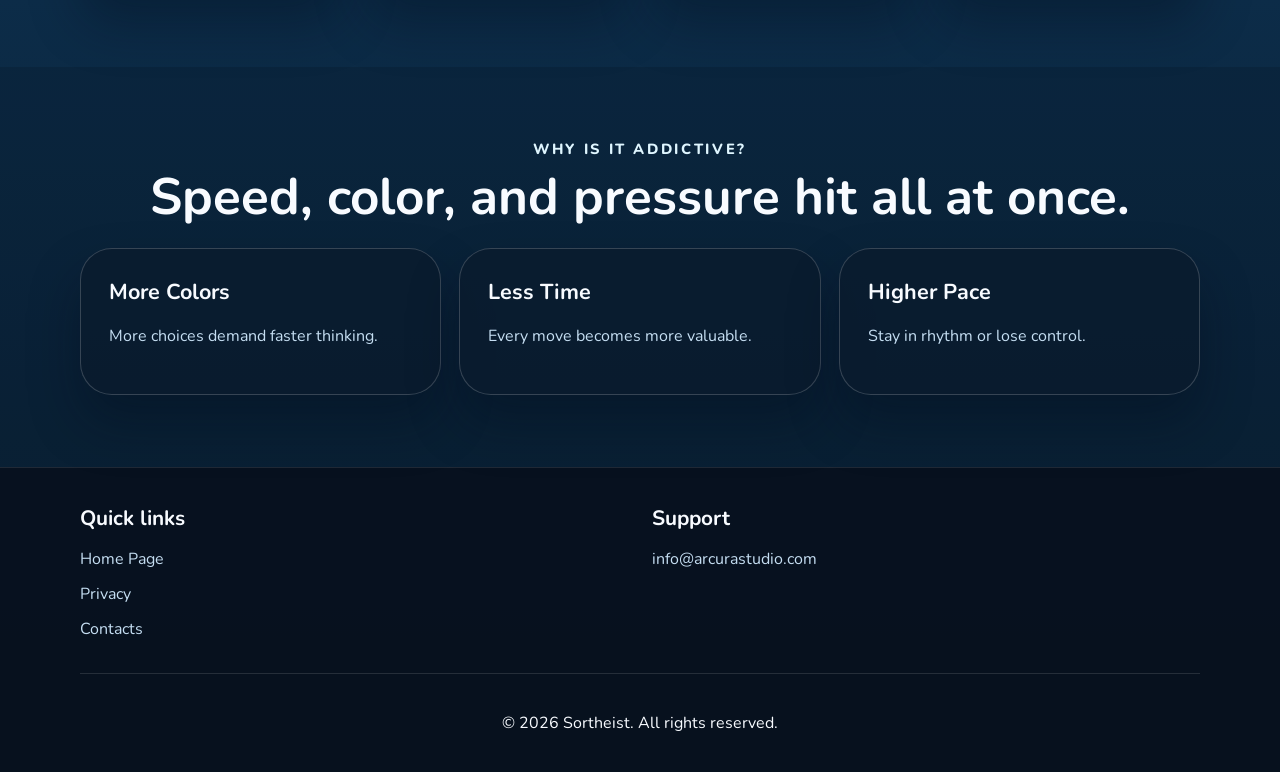
==== commit afa1c9bf: "Turn gameplay section into four-column grid # Conflicts: #	index.html" ====
--- a/index.html
+++ b/index.html
@@ -36,7 +36,7 @@
       <nav class="site-nav" id="site-nav">
         <a class="is-active" href="index.html">Home Page</a>
         <a href="privacy.html">Privacy</a>
-    <!--    <a href="security.html">Security</a> -->
+        <!-- <a href="security.html">Security</a> -->
         <a href="contacts.html">Contacts</a>
       </nav>
     </div>
@@ -71,29 +71,33 @@
     </section>
 
     <section class="section">
-      <div class="container info-grid" id="oyun">
-        <article class="card card-image">
-          <img src="assets/mainmenu.png" alt="Sort Heist 3D ana menu gorseli">
-        </article>
-        
-        <article class="card card-feature">        
+      <div class="container feature-grid-four" id="oyun">
+        <article class="card mini-card">
           <p class="eyebrow">Gameplay</p>
-          <h2>
-            Every second gets harder. Every move matters.
-          </h2>
+          <h3>Match Fast</h3>
           <p>
-            At first, it feels easy.
-            But as new colors appear, your decisions must be faster and sharper.
+            Match each ball with the correct color before the timer runs out.
           </p>
-          <ul class="bullet-list">
-            <li>⁠Match balls with the correct colors</li>
-            <li>⁠Adapt to new combinations</li>
-            <li>⁠Keep your rhythm as time runs out</li>
-          </ul>
         </article>
 
-        <article class="card card-image">
-          <img src="assets/mainmenu.png" alt="Sort Heist 3D ana menu gorseli">
+        <article class="card mini-card">
+          <p class="eyebrow">More Colors</p>
+          <h3>Adapt Quickly</h3>
+          <p>
+            New color combinations appear as you progress, forcing faster decisions.
+          </p>
+        </article>
+
+        <article class="card mini-card">
+          <p class="eyebrow">Less Time</p>
+          <h3>Stay Sharp</h3>
+          <p>
+            The clock keeps shrinking, so every move matters more than the last.
+          </p>
+        </article>
+
+        <article class="card card-image feature-preview">
+          <img src="assets/mainmenu.png" alt="Sort Heist 3D gameplay preview">
         </article>
       </div>
     </section>
@@ -102,25 +106,21 @@
       <div class="container">
         <div class="section-heading">
           <p class="eyebrow">WHY IS IT ADDICTIVE?</p>
-          <h2>Speed, color, and pressure hit all at once.
-</h2>
+          <h2>Speed, color, and pressure hit all at once.</h2>
         </div>
 
         <div class="three-up">
           <article class="card mini-card">
             <h3>More Colors</h3>
-            <p>More choices demand faster thinking.
-            </p>
+            <p>More choices demand faster thinking.</p>
           </article>
           <article class="card mini-card">
             <h3>Less Time</h3>
-            <p>Every move becomes more valuable.
-            </p>
+            <p>Every move becomes more valuable.</p>
           </article>
           <article class="card mini-card">
             <h3>Higher Pace</h3>
-            <p>Stay in rhythm — or lose control.
-            </p>
+            <p>Stay in rhythm or lose control.</p>
           </article>
         </div>
       </div>
@@ -133,7 +133,7 @@
         <h3>Quick links</h3>
         <a href="index.html">Home Page</a>
         <a href="privacy.html">Privacy</a>
-     <!--   <a href="security.html">Security</a> -->
+        <!-- <a href="security.html">Security</a> -->
         <a href="contacts.html">Contacts</a>
       </div>
 
--- a/style.css
+++ b/style.css
@@ -285,6 +285,7 @@
 }
 
 .info-grid,
+.feature-grid-four,
 .promo-grid,
 .split-grid,
 .contact-grid {
@@ -294,6 +295,10 @@
 
 .info-grid {
   grid-template-columns: 1.1fr 0.9fr;
+}
+
+.feature-grid-four {
+  grid-template-columns: repeat(4, minmax(0, 1fr));
 }
 
 .contact-grid {
@@ -336,6 +341,10 @@
   min-height: 100%;
 }
 
+.feature-preview {
+  min-height: 100%;
+}
+
 .card-image img {
   width: 100%;
   height: 100%;
@@ -417,6 +426,7 @@
 
 @media (max-width: 960px) {
   .info-grid,
+  .feature-grid-four,
   .split-grid,
   .three-up,
   .contact-grid,
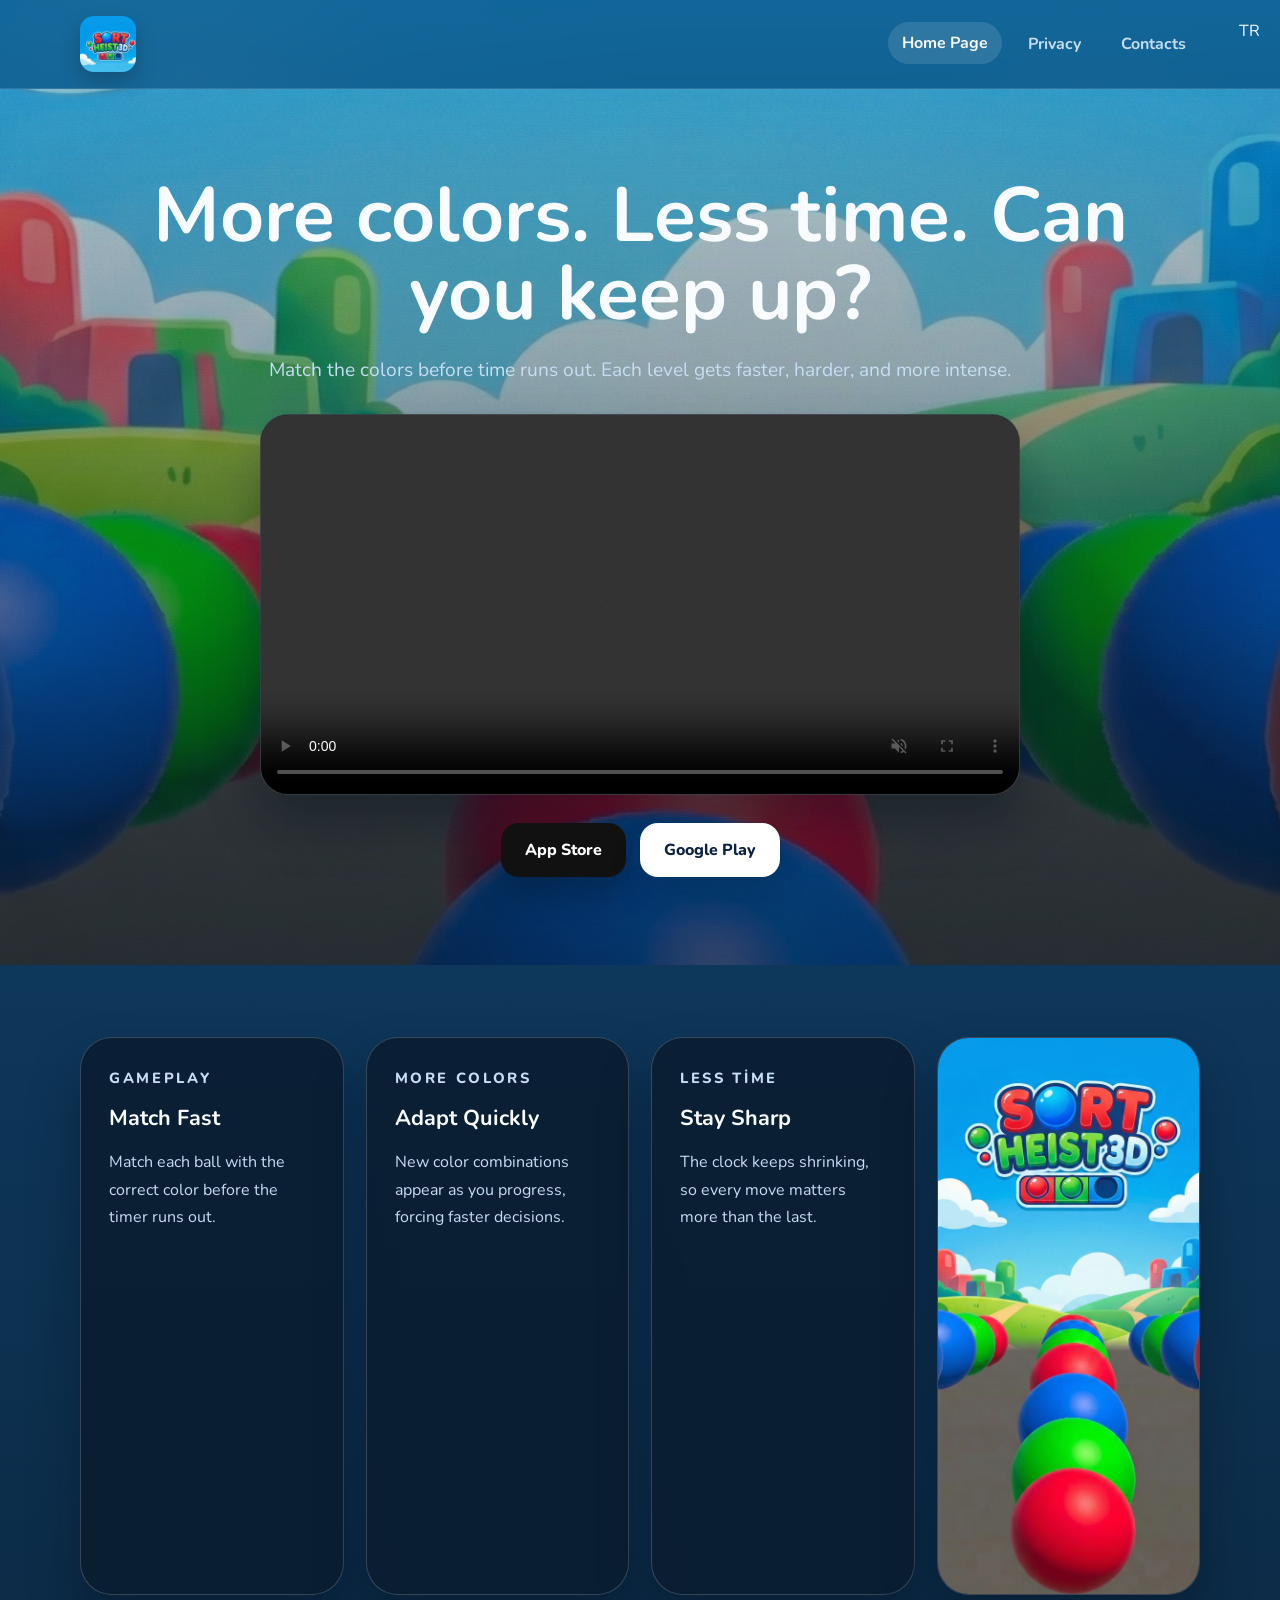
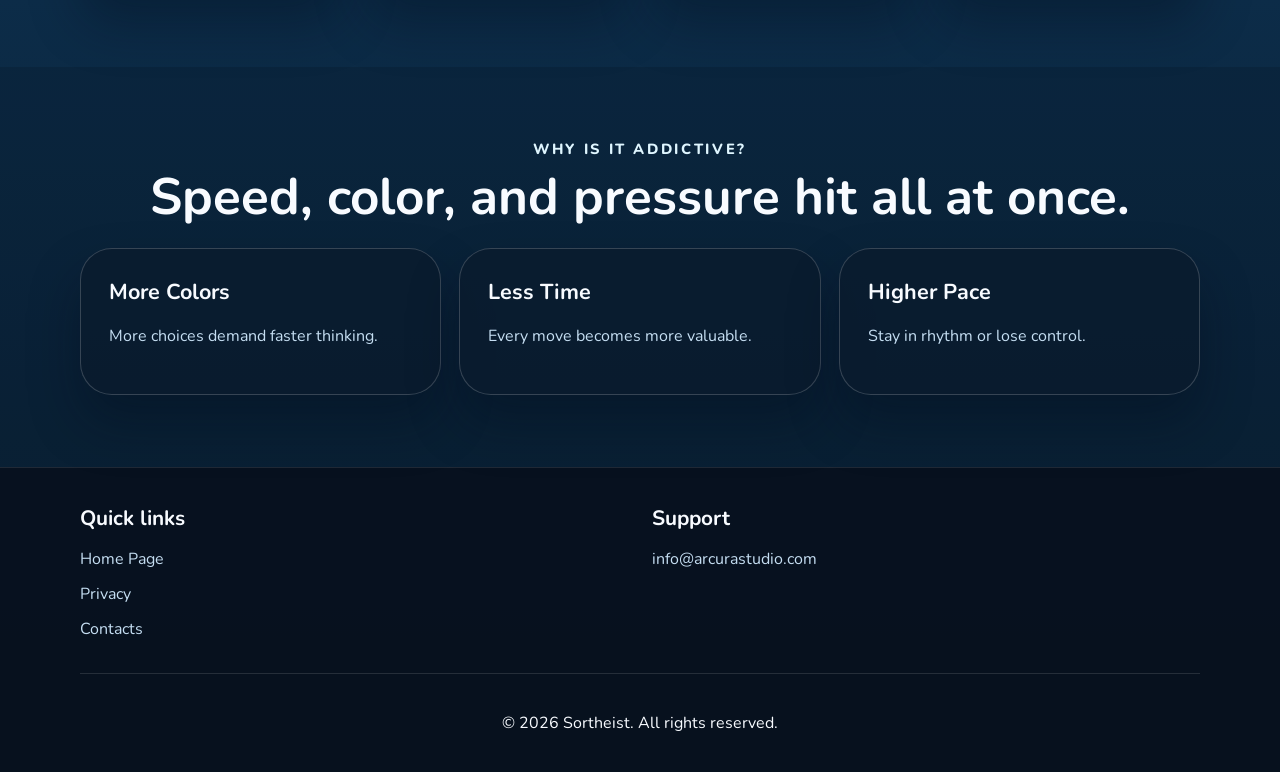
==== commit 7f90be54: "Point English privacy links to Arcura Studio Update privacy links on the English pages and redirect " ====
--- a/index.html
+++ b/index.html
@@ -35,7 +35,7 @@
 
       <nav class="site-nav" id="site-nav">
         <a class="is-active" href="index.html">Home Page</a>
-        <a href="privacy.html">Privacy</a>
+        <a href="https://arcurastudio.com/sortheist/privacy">Privacy</a>
         <!-- <a href="security.html">Security</a> -->
         <a href="contacts.html">Contacts</a>
       </nav>
@@ -132,7 +132,7 @@
       <div>
         <h3>Quick links</h3>
         <a href="index.html">Home Page</a>
-        <a href="privacy.html">Privacy</a>
+        <a href="https://arcurastudio.com/sortheist/privacy">Privacy</a>
         <!-- <a href="security.html">Security</a> -->
         <a href="contacts.html">Contacts</a>
       </div>
@@ -150,4 +150,4 @@
 
   <script src="script.js"></script>
 </body>
-</html>
+</html>
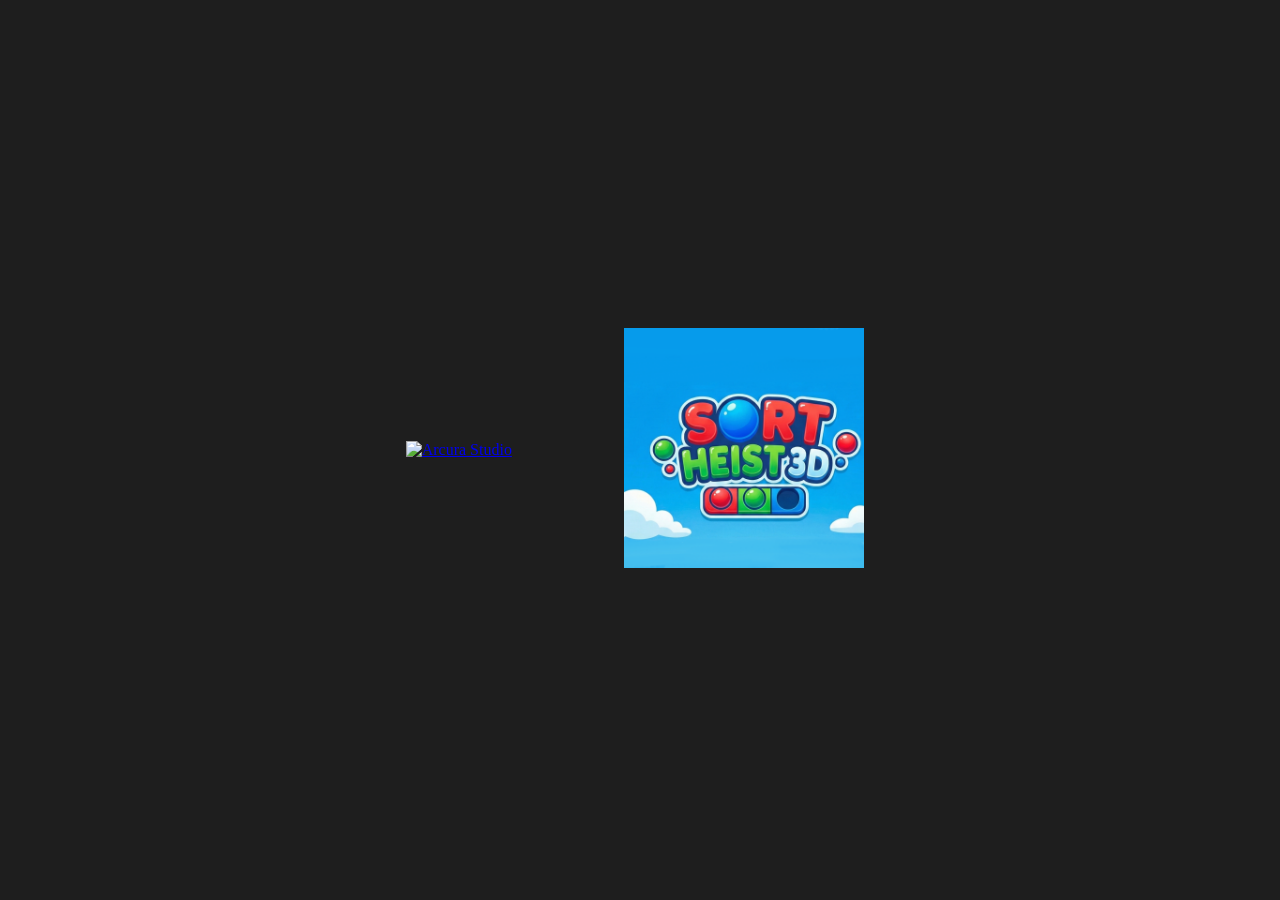
==== commit 46d4376e: "Show Arcura and Sortheist logos before redirecting to Arcura" ====
--- a/index.html
+++ b/index.html
@@ -1,153 +1 @@
-<!DOCTYPE html>
-<html lang="tr">
-<head>
-  <meta charset="UTF-8">
-  <meta name="viewport" content="width=device-width, initial-scale=1.0">
-  <title>Sort Heist 3D | Sortheist Games</title>
-  <meta
-    name="description"
-    content="Sort Heist 3D icin resmi oyun tanitimi, store baglantilari ve destek sayfalari."
-  >
-  <meta name="theme-color" content="#1293d8">
-  <link rel="icon" type="image/png" href="assets/icon2014.png">
-  <link rel="preconnect" href="https://fonts.googleapis.com">
-  <link rel="preconnect" href="https://fonts.gstatic.com" crossorigin>
-  <link
-    href="https://fonts.googleapis.com/css2?family=Nunito:wght@400;600;700;800&display=swap"
-    rel="stylesheet"
-  >
-  <link rel="stylesheet" href="style.css">
-</head>
-<body>
-  <div class="site-bg"></div>
-  <header class="site-header">
-    <div class="container nav-shell">
-      <div style="position:absolute; right:20px; top:20px;">
-        <a href="/tr/">TR</a>
-      </div>
-      <a class="brand" href="index.html" aria-label="Sortheist Games Home Page">
-        <img src="assets/icon2014.png" alt="Sortheist Games logo">
-      </a>
-
-      <button class="menu-toggle" type="button" aria-expanded="false" aria-controls="site-nav">
-        Menu
-      </button>
-
-      <nav class="site-nav" id="site-nav">
-        <a class="is-active" href="index.html">Home Page</a>
-        <a href="https://arcurastudio.com/sortheist/privacy">Privacy</a>
-        <!-- <a href="security.html">Security</a> -->
-        <a href="contacts.html">Contacts</a>
-      </nav>
-    </div>
-  </header>
-
-  <main>
-    <section class="hero hero-home">
-      <div class="hero-backdrop"></div>
-      <div class="container hero-content">
-        <h1>More colors. Less time. Can you keep up?</h1>
-        <p class="hero-copy">
-          Match the colors before time runs out.
-          Each level gets faster, harder, and more intense.
-        </p>
-        <div class="hero-media">
-          <video
-            class="hero-video"
-            src="assets/sortheist3d.mp4"
-            autoplay
-            muted
-            loop
-            playsinline
-            controls
-            preload="metadata"
-          ></video>
-        </div>
-        <div class="hero-actions">
-          <a class="button button-dark" href="https://apps.apple.com" target="_blank" rel="noreferrer">App Store</a>
-          <a class="button button-light" href="https://play.google.com/store" target="_blank" rel="noreferrer">Google Play</a>
-        </div>
-      </div>
-    </section>
-
-    <section class="section">
-      <div class="container feature-grid-four" id="oyun">
-        <article class="card mini-card">
-          <p class="eyebrow">Gameplay</p>
-          <h3>Match Fast</h3>
-          <p>
-            Match each ball with the correct color before the timer runs out.
-          </p>
-        </article>
-
-        <article class="card mini-card">
-          <p class="eyebrow">More Colors</p>
-          <h3>Adapt Quickly</h3>
-          <p>
-            New color combinations appear as you progress, forcing faster decisions.
-          </p>
-        </article>
-
-        <article class="card mini-card">
-          <p class="eyebrow">Less Time</p>
-          <h3>Stay Sharp</h3>
-          <p>
-            The clock keeps shrinking, so every move matters more than the last.
-          </p>
-        </article>
-
-        <article class="card card-image feature-preview">
-          <img src="assets/mainmenu.png" alt="Sort Heist 3D gameplay preview">
-        </article>
-      </div>
-    </section>
-
-    <section class="section section-soft">
-      <div class="container">
-        <div class="section-heading">
-          <p class="eyebrow">WHY IS IT ADDICTIVE?</p>
-          <h2>Speed, color, and pressure hit all at once.</h2>
-        </div>
-
-        <div class="three-up">
-          <article class="card mini-card">
-            <h3>More Colors</h3>
-            <p>More choices demand faster thinking.</p>
-          </article>
-          <article class="card mini-card">
-            <h3>Less Time</h3>
-            <p>Every move becomes more valuable.</p>
-          </article>
-          <article class="card mini-card">
-            <h3>Higher Pace</h3>
-            <p>Stay in rhythm or lose control.</p>
-          </article>
-        </div>
-      </div>
-    </section>
-  </main>
-
-  <footer class="site-footer">
-    <div class="container footer-grid">
-      <div>
-        <h3>Quick links</h3>
-        <a href="index.html">Home Page</a>
-        <a href="https://arcurastudio.com/sortheist/privacy">Privacy</a>
-        <!-- <a href="security.html">Security</a> -->
-        <a href="contacts.html">Contacts</a>
-      </div>
-
-      <div>
-        <h3>Support</h3>
-        <a href="mailto:info@arcurastudio.com">info@arcurastudio.com</a>
-      </div>
-    </div>
-
-    <div class="container footer-bottom">
-      <p>&copy; <span id="year"></span> Sortheist. All rights reserved.</p>
-    </div>
-  </footer>
-
-  <script src="script.js"></script>
-</body>
-</html>+<!doctype html><html lang="en"><head><meta charset="utf-8"><meta name="viewport" content="width=device-width,initial-scale=1"><meta http-equiv="refresh" content="4;url=https://arcurastudio.com/"><link rel="canonical" href="https://arcurastudio.com/"><title>Sortheist · Arcura Studio</title><style>body{margin:0;min-height:100vh;display:grid;place-items:center;background:#1e1e1e}main{display:flex;align-items:center;justify-content:center;gap:clamp(32px,8vw,110px);padding:40px;flex-wrap:wrap}img{width:clamp(130px,25vw,260px);height:240px;object-fit:contain}a:focus-visible{outline:3px solid #10bdb5;outline-offset:12px}@media(max-width:500px){img{height:160px}}</style></head><body><main aria-label="Arcura Studio"><a href="https://arcurastudio.com/" aria-label="Arcura Studio"><img src="https://www.arcurastudio.com/wp-content/uploads/2021/08/1623920160561-e1629384303537.png" alt="Arcura Studio"></a><a href="https://arcurastudio.com/" aria-label="Sortheist — Arcura Studio"><img src="/assets/icon2014.png" alt="Sortheist"></a></main></body></html>
